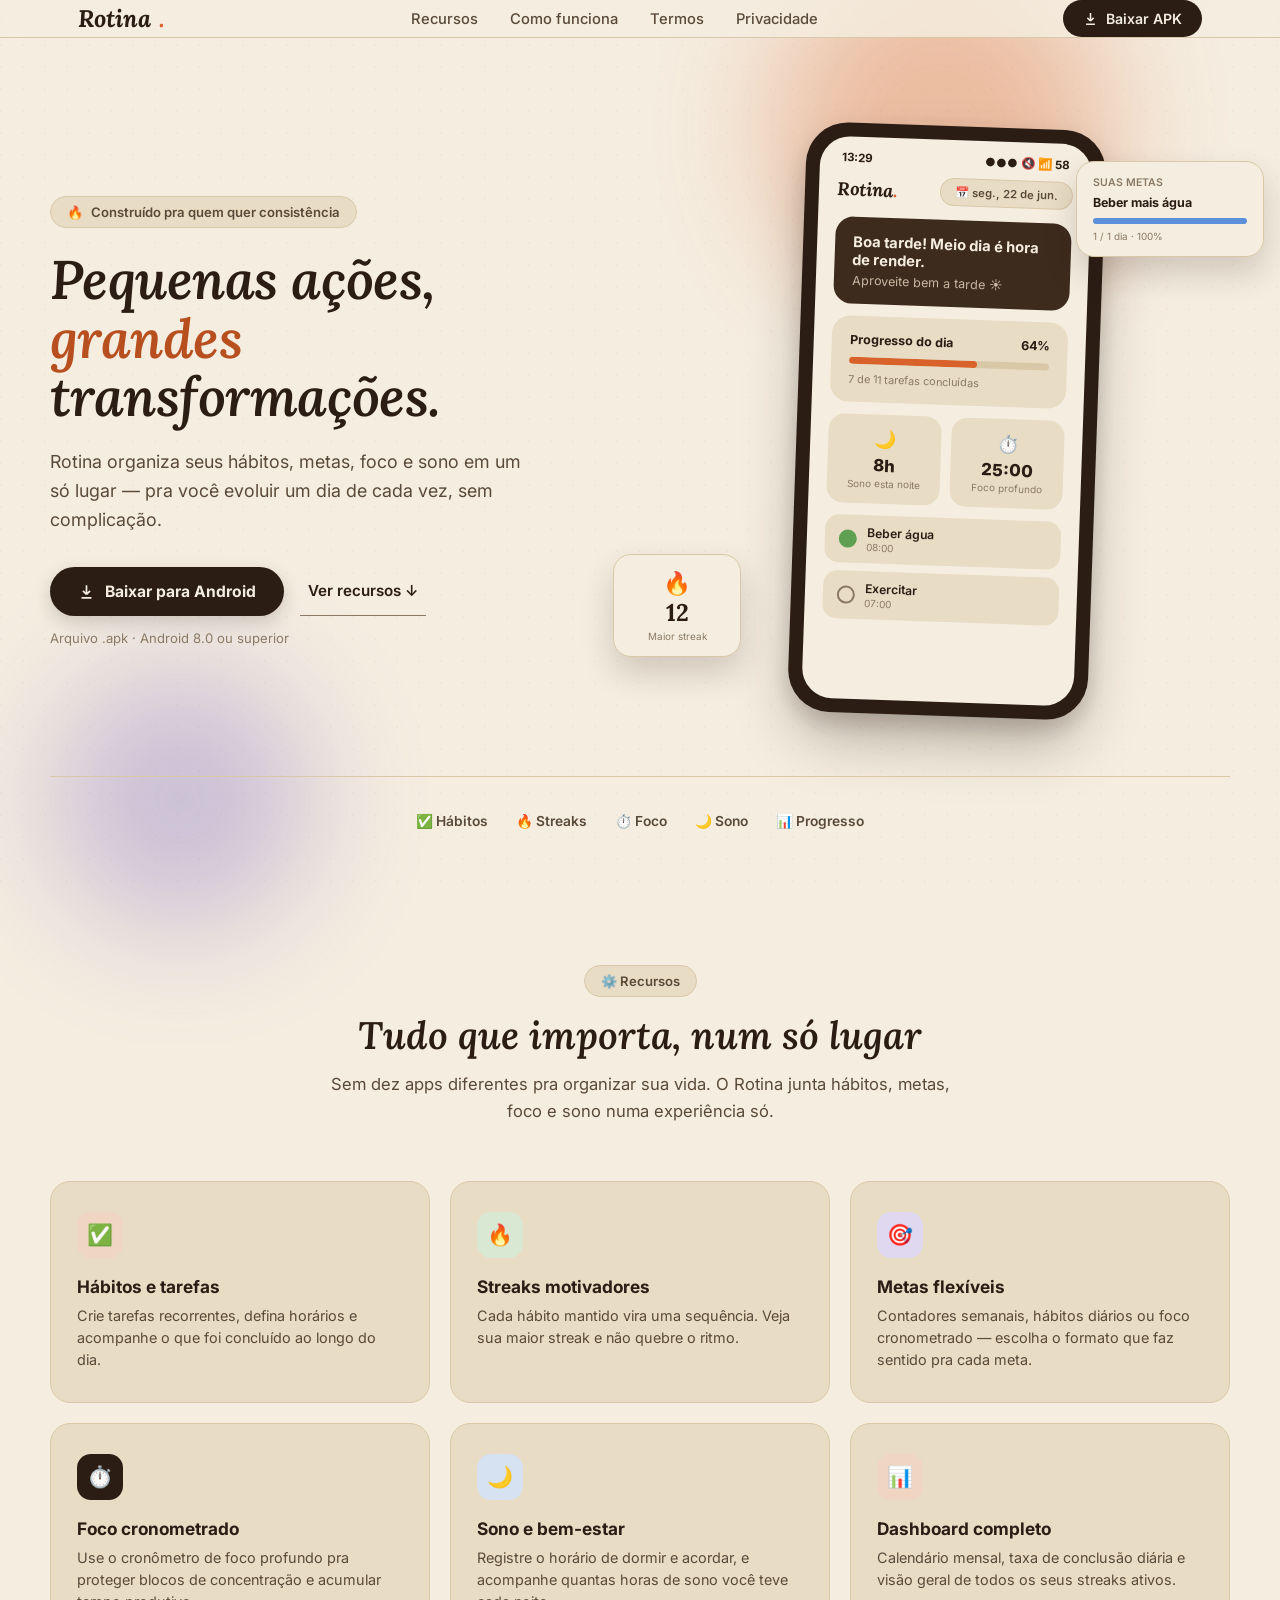
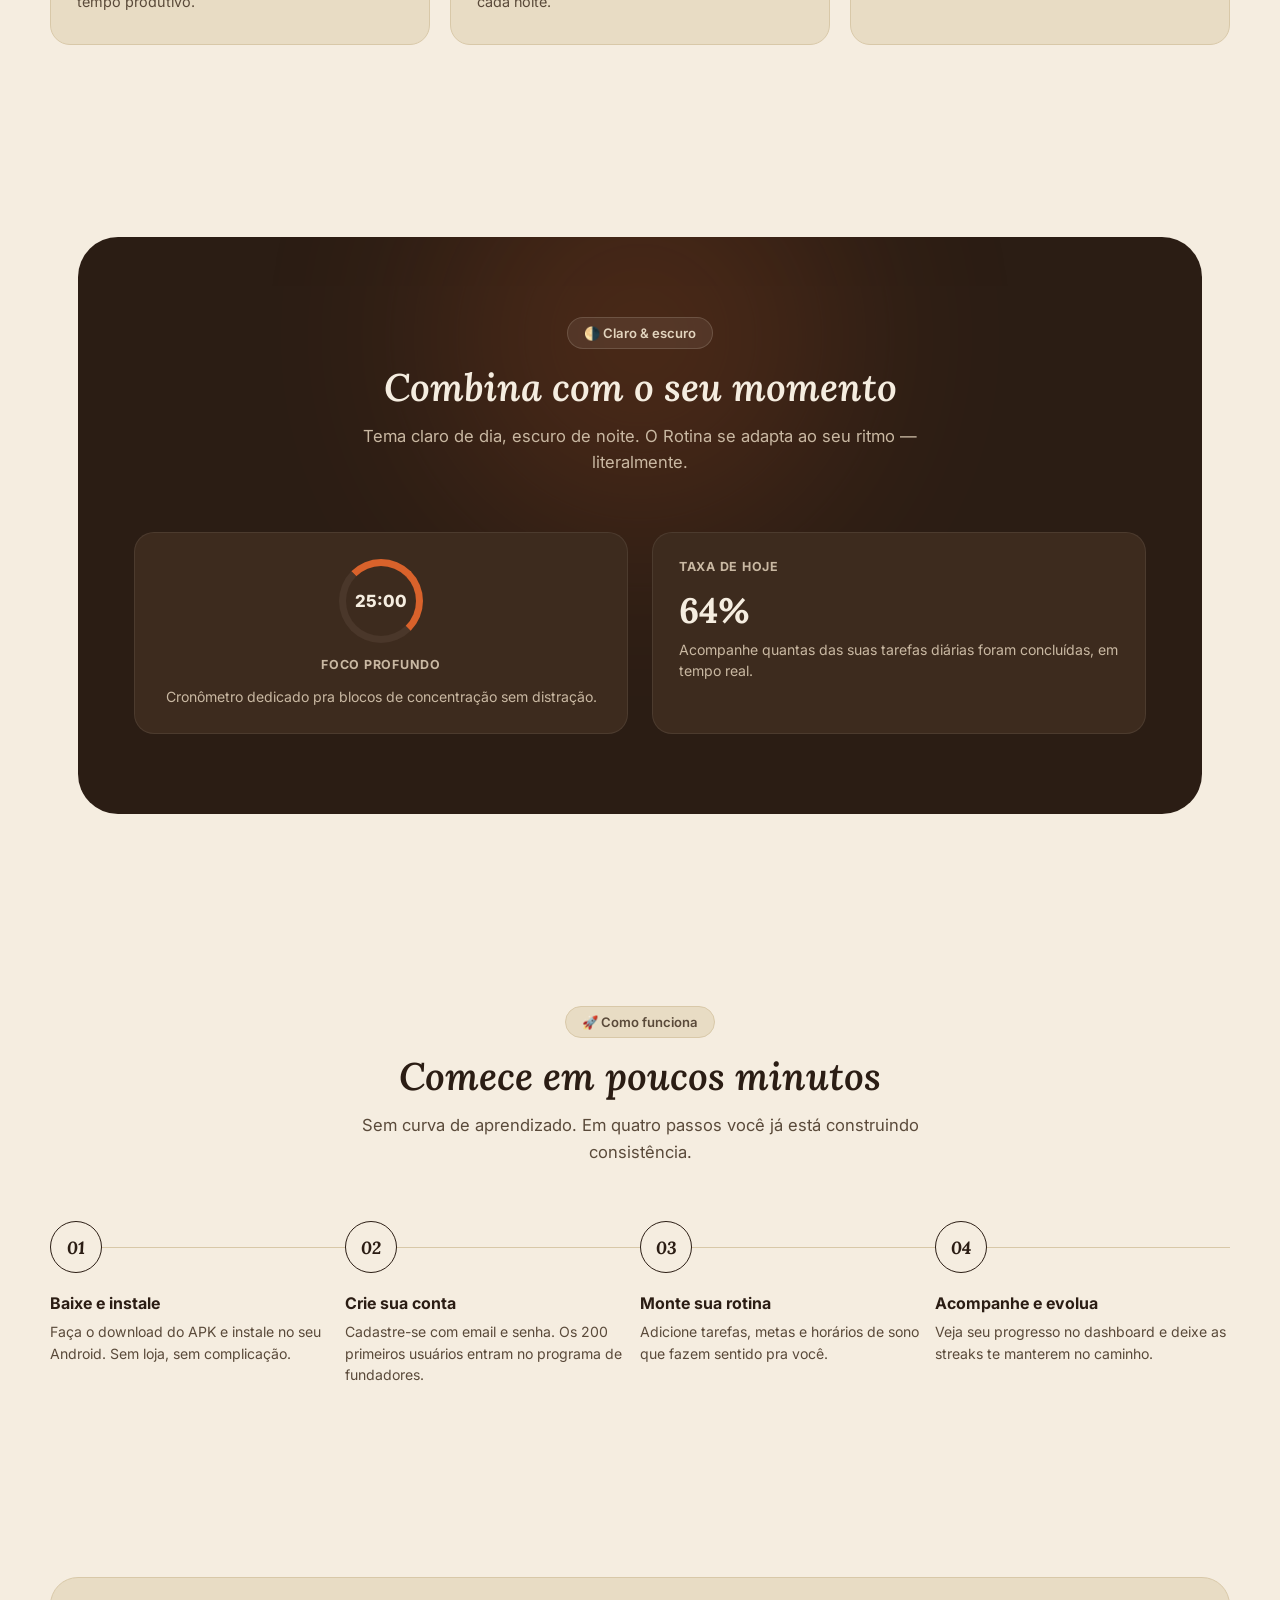
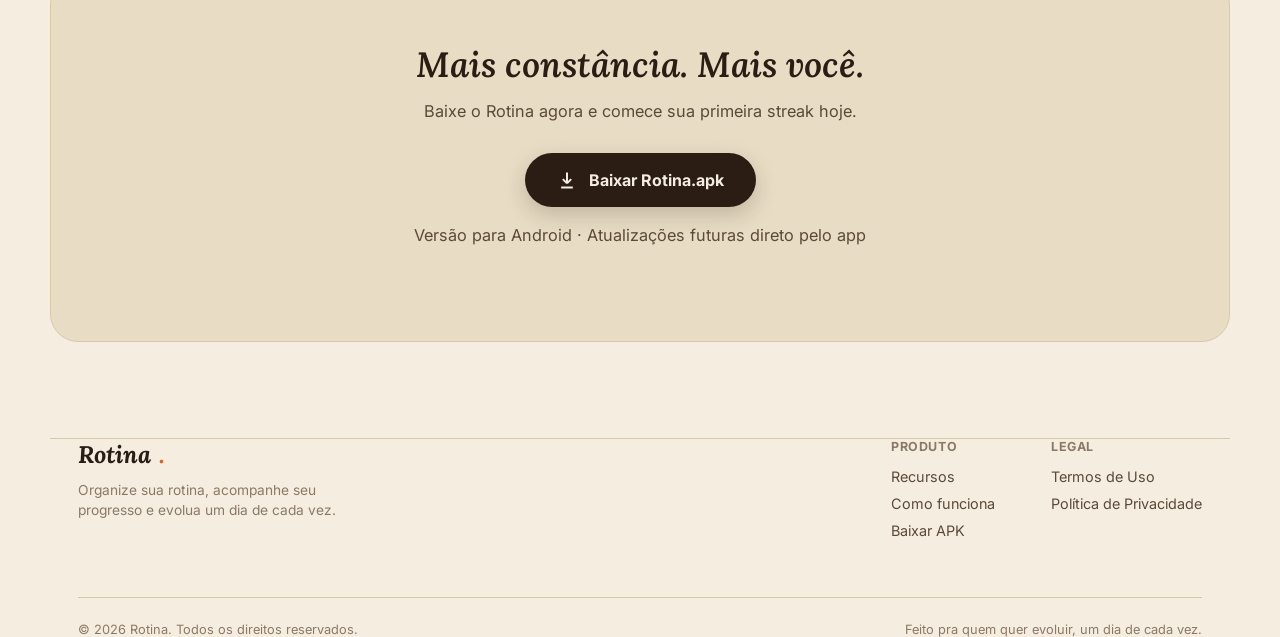
==== index.html @ 9696c0e2 "Add files via upload" ====
<!DOCTYPE html>
<html lang="pt-BR">
<head>
<meta charset="UTF-8">
<meta name="viewport" content="width=device-width, initial-scale=1.0">
<title>Rotina. — Pequenas ações, grandes transformações</title>
<meta name="description" content="Rotina é o app que organiza seus hábitos, metas, foco e sono em um só lugar. Construa consistência, um dia de cada vez.">
<link rel="icon" href="data:image/svg+xml,%3Csvg xmlns='http://www.w3.org/2000/svg' viewBox='0 0 100 100'%3E%3Crect width='100' height='100' rx='22' fill='%23F5EDE0'/%3E%3Ctext x='50' y='68' font-size='55' font-family='Georgia,serif' font-style='italic' font-weight='bold' fill='%232B1D14' text-anchor='middle'%3ER.%3C/text%3E%3C/svg%3E">
<link rel="preconnect" href="https://fonts.googleapis.com">
<link rel="preconnect" href="https://fonts.gstatic.com" crossorigin>
<link href="https://fonts.googleapis.com/css2?family=Lora:ital,wght@0,500;0,600;1,500;1,600;1,700&family=Inter:wght@400;500;600;700;800&display=swap" rel="stylesheet">
<style>
  :root{
    --cream:#F5EDE0;
    --cream-deep:#EFE3CF;
    --card:#E8DCC4;
    --card-line:#D8C8A8;
    --ink:#2B1D14;
    --ink-soft:#5A4A3A;
    --ink-faint:#8A7A65;
    --brown-card:#3D2B1E;
    --terracotta:#D9622B;
    --terracotta-deep:#B84F1F;
    --green:#5FA052;
    --blue:#5B8FD9;
    --purple:#7B6BC4;
    --line:#D8C8A8;
    --radius-lg:28px;
    --radius-md:20px;
    --radius-sm:14px;
    --shadow:0 1px 2px rgba(43,29,20,0.04), 0 8px 24px rgba(43,29,20,0.06);
  }
  *{margin:0;padding:0;box-sizing:border-box;}
  html{scroll-behavior:smooth;}
  body{
    background:var(--cream);
    color:var(--ink);
    font-family:'Inter',sans-serif;
    -webkit-font-smoothing:antialiased;
    overflow-x:hidden;
  }
  .serif{font-family:'Lora',serif;}
  a{text-decoration:none;color:inherit;}
  img{max-width:100%;display:block;}

  /* subtle grain/texture */
  body::before{
    content:"";
    position:fixed; inset:0;
    background-image:radial-gradient(circle at 1px 1px, rgba(43,29,20,0.025) 1px, transparent 0);
    background-size:22px 22px;
    pointer-events:none;
    z-index:0;
  }

  .wrap{max-width:1180px; margin:0 auto; padding:0 28px; position:relative; z-index:1;}

  /* NAV */
  header{
    position:sticky; top:0; z-index:50;
    backdrop-filter:blur(10px);
    background:rgba(245,237,224,0.82);
    border-bottom:1px solid var(--line);
  }
  nav{
    display:flex; align-items:center; justify-content:space-between;
    padding:18px 28px; max-width:1180px; margin:0 auto;
  }
  .logo{
    font-family:'Lora',serif; font-style:italic; font-weight:700;
    font-size:1.5rem; color:var(--ink);
    display:flex; align-items:center; gap:8px;
  }
  .logo .dot{color:var(--terracotta);}
  .navlinks{display:flex; align-items:center; gap:32px;}
  .navlinks a{
    font-size:0.92rem; font-weight:500; color:var(--ink-soft);
    transition:color .2s;
  }
  .navlinks a:hover{color:var(--ink);}
  .nav-cta{
    background:var(--ink); color:var(--cream);
    padding:10px 20px; border-radius:999px;
    font-weight:600; font-size:0.88rem;
    display:flex; align-items:center; gap:8px;
    transition:transform .15s ease, background .2s;
  }
  .nav-cta:hover{background:var(--terracotta-deep); transform:translateY(-1px);}
  .nav-toggle{display:none;}

  /* HERO */
  .hero{
    padding:88px 0 40px;
    position:relative;
  }
  .hero-grid{
    display:grid;
    grid-template-columns:1fr 1fr;
    gap:48px;
    align-items:center;
  }
  .eyebrow{
    display:inline-flex; align-items:center; gap:8px;
    background:var(--card); border:1px solid var(--card-line);
    border-radius:999px; padding:7px 16px;
    font-size:0.82rem; font-weight:600; color:var(--ink-soft);
    margin-bottom:22px;
  }
  .eyebrow .flame{color:var(--terracotta);}
  h1{
    font-family:'Lora',serif; font-style:italic; font-weight:600;
    font-size:3.4rem; line-height:1.08;
    letter-spacing:-0.01em;
    color:var(--ink);
    margin-bottom:22px;
  }
  h1 .accent{color:var(--terracotta-deep); font-style:italic;}
  .hero p.lead{
    font-size:1.12rem; line-height:1.6; color:var(--ink-soft);
    max-width:480px; margin-bottom:32px;
  }
  .hero-ctas{display:flex; align-items:center; gap:16px; flex-wrap:wrap;}
  .btn-primary{
    background:var(--ink); color:var(--cream);
    padding:15px 28px; border-radius:999px;
    font-weight:700; font-size:0.98rem;
    display:inline-flex; align-items:center; gap:10px;
    transition:transform .15s ease, background .2s;
    box-shadow:0 6px 18px rgba(43,29,20,0.18);
  }
  .btn-primary:hover{background:var(--terracotta-deep); transform:translateY(-2px);}
  .btn-secondary{
    color:var(--ink); font-weight:600; font-size:0.95rem;
    padding:15px 8px;
    border-bottom:1.5px solid var(--ink-faint);
    transition:border-color .2s, color .2s;
  }
  .btn-secondary:hover{border-color:var(--ink);}
  .hero-note{
    margin-top:14px; font-size:0.82rem; color:var(--ink-faint);
  }

  /* PHONE MOCK */
  .phone-stage{
    position:relative;
    display:flex; justify-content:center;
    perspective:1200px;
  }
  .phone{
    width:300px;
    background:var(--ink);
    border-radius:42px;
    padding:14px;
    box-shadow:0 30px 60px -10px rgba(43,29,20,0.35), 0 10px 20px rgba(43,29,20,0.15);
    transform:rotate(2deg);
    position:relative;
    z-index:2;
  }
  .phone-screen{
    background:var(--cream);
    border-radius:30px;
    overflow:hidden;
    aspect-ratio:300/620;
  }
  .phone-screen .statusbar{
    display:flex; justify-content:space-between; align-items:center;
    padding:14px 22px 4px; font-size:0.72rem; font-weight:700; color:var(--ink);
  }
  .phone-screen .topbar{
    display:flex; justify-content:space-between; align-items:center;
    padding:6px 18px 14px;
  }
  .phone-screen .topbar .logo-sm{
    font-family:'Lora',serif; font-style:italic; font-weight:700; font-size:1.15rem;
  }
  .pill-date{
    background:var(--card); border:1px solid var(--card-line);
    border-radius:999px; padding:6px 14px; font-size:0.7rem; font-weight:600; color:var(--ink-soft);
    display:flex; align-items:center; gap:6px;
  }
  .greet-card{
    background:var(--brown-card); color:var(--cream);
    margin:0 18px 12px; padding:16px 18px; border-radius:18px;
  }
  .greet-card .t1{font-weight:700; font-size:0.92rem; margin-bottom:4px;}
  .greet-card .t2{font-size:0.78rem; color:#C9B8A2;}
  .prog-card{
    background:var(--card); margin:0 18px 12px; padding:16px 18px; border-radius:18px;
  }
  .prog-card .row{display:flex; justify-content:space-between; font-size:0.78rem; font-weight:700; margin-bottom:10px;}
  .prog-bar{height:7px; background:#D8C8A8; border-radius:999px; overflow:hidden;}
  .prog-fill{height:100%; width:64%; background:var(--terracotta); border-radius:999px;}
  .prog-card .sub{font-size:0.68rem; color:var(--ink-faint); margin-top:8px;}
  .mini-stats{display:grid; grid-template-columns:1fr 1fr; gap:10px; margin:0 18px 12px;}
  .mini-card{
    background:var(--card); border-radius:16px; padding:14px; text-align:center;
  }
  .mini-card .ic{font-size:1.1rem; margin-bottom:6px;}
  .mini-card .num{font-weight:800; font-size:1.05rem;}
  .mini-card .lbl{font-size:0.62rem; color:var(--ink-faint); margin-top:2px;}
  .task-row{
    display:flex; align-items:center; gap:10px;
    margin:0 18px 8px; padding:10px 14px;
    background:var(--card); border-radius:14px;
  }
  .task-row .check{
    width:18px; height:18px; border-radius:50%; border:2px solid var(--ink-faint); flex-shrink:0;
  }
  .task-row.done .check{background:var(--green); border-color:var(--green);}
  .task-row .label{font-size:0.76rem; font-weight:600;}
  .task-row .time{font-size:0.62rem; color:var(--ink-faint); margin-top:1px;}

  .float-card{
    position:absolute;
    background:var(--cream);
    border-radius:18px;
    box-shadow:0 16px 32px rgba(43,29,20,0.18);
    padding:14px 16px;
    z-index:3;
    border:1px solid var(--card-line);
  }
  .float-1{top:6%; right:-6%; width:188px;}
  .float-1 .lbl{font-size:0.66rem; color:var(--ink-faint); margin-bottom:6px; font-weight:600;}
  .float-1 .name{font-size:0.78rem; font-weight:700; margin-bottom:8px;}
  .float-1 .bar{height:6px; background:#D8C8A8; border-radius:999px; overflow:hidden;}
  .float-1 .bar i{display:block; height:100%; width:100%; background:var(--blue);}
  .float-1 .sub{font-size:0.62rem; color:var(--ink-faint); margin-top:6px;}

  .float-2{bottom:10%; left:-9%; width:128px; text-align:center;}
  .float-2 .flame{font-size:1.4rem;}
  .float-2 .num{font-size:1.5rem; font-weight:800; font-family:'Lora',serif;}
  .float-2 .lbl{font-size:0.62rem; color:var(--ink-faint); margin-top:2px;}

  .blob{
    position:absolute; border-radius:50%; filter:blur(60px); opacity:.35; z-index:0;
  }
  .blob-1{width:340px; height:340px; background:var(--terracotta); top:-80px; right:10%;}
  .blob-2{width:260px; height:260px; background:var(--purple); bottom:-60px; left:0;}

  /* LOGO STRIP */
  .features-tags{
    display:flex; justify-content:center; gap:28px; flex-wrap:wrap;
    padding:36px 0 0; border-top:1px solid var(--line); margin-top:60px;
  }
  .ftag{
    display:flex; align-items:center; gap:8px;
    font-size:0.86rem; font-weight:600; color:var(--ink-soft);
  }

  /* SECTION HEADERS */
  .section{padding:96px 0;}
  .section-head{max-width:640px; margin:0 auto 56px; text-align:center;}
  .section-head .eyebrow{margin:0 auto 16px;}
  .section-head h2{
    font-family:'Lora',serif; font-style:italic; font-weight:600;
    font-size:2.4rem; line-height:1.15; color:var(--ink); margin-bottom:14px;
  }
  .section-head p{font-size:1.04rem; color:var(--ink-soft); line-height:1.6;}

  /* FEATURES GRID */
  .feat-grid{
    display:grid; grid-template-columns:repeat(3,1fr); gap:20px;
  }
  .feat-card{
    background:var(--card); border:1px solid var(--card-line);
    border-radius:var(--radius-md); padding:30px 26px;
    transition:transform .2s ease, box-shadow .2s ease;
  }
  .feat-card:hover{transform:translateY(-4px); box-shadow:var(--shadow);}
  .feat-card .icon{
    width:46px; height:46px; border-radius:14px;
    display:flex; align-items:center; justify-content:center;
    font-size:1.3rem; margin-bottom:18px;
  }
  .feat-card h3{font-size:1.08rem; font-weight:700; margin-bottom:8px;}
  .feat-card p{font-size:0.9rem; color:var(--ink-soft); line-height:1.55;}
  .ic-orange{background:#F0D6C2; color:var(--terracotta-deep);}
  .ic-blue{background:#D6E2F2; color:#3A66A8;}
  .ic-purple{background:#DFD8F0; color:#5B4A9E;}
  .ic-green{background:#D9E8D3; color:#3E7A35;}
  .ic-dark{background:var(--ink); color:var(--cream);}

  /* SHOWCASE (dark) */
  .showcase{
    background:var(--ink); color:var(--cream);
    border-radius:40px;
    padding:80px 56px;
    margin:0 28px;
    position:relative;
    overflow:hidden;
  }
  .showcase-inner{max-width:1124px; margin:0 auto; position:relative; z-index:1;}
  .showcase .section-head h2{color:var(--cream);}
  .showcase .section-head p{color:#C9B8A2;}
  .showcase .eyebrow{background:rgba(245,237,224,0.08); border-color:rgba(245,237,224,0.15); color:#E2D4BE;}
  .showcase-grid{display:grid; grid-template-columns:1fr 1fr; gap:24px;}
  .sc-card{
    background:var(--brown-card); border:1px solid rgba(245,237,224,0.08);
    border-radius:20px; padding:26px;
  }
  .sc-card h4{font-size:0.78rem; text-transform:uppercase; letter-spacing:0.06em; color:#C9B8A2; margin-bottom:14px; font-weight:700;}
  .sc-card .big{font-family:'Lora',serif; font-weight:700; font-size:2.2rem; margin-bottom:6px;}
  .sc-card .desc{font-size:0.88rem; color:#C9B8A2; line-height:1.5;}
  .sc-card .ring{
    width:84px; height:84px; border-radius:50%;
    border:7px solid #4A372A; border-top-color:var(--terracotta); border-right-color:var(--terracotta);
    display:flex; align-items:center; justify-content:center;
    font-weight:800; font-size:1.05rem; margin:0 auto 14px;
  }
  .glow{position:absolute; width:400px; height:400px; border-radius:50%; background:var(--terracotta); opacity:.18; filter:blur(100px); top:-100px; left:50%; transform:translateX(-50%);}

  /* HOW IT WORKS / TIMELINE */
  .steps{
    display:grid; grid-template-columns:repeat(4,1fr); gap:0; position:relative;
  }
  .steps::before{
    content:""; position:absolute; top:26px; left:0; right:0; height:1px; background:var(--line);
  }
  .step{position:relative; padding-top:0; text-align:left;}
  .step .num{
    width:52px; height:52px; border-radius:50%;
    background:var(--cream); border:1.5px solid var(--ink);
    display:flex; align-items:center; justify-content:center;
    font-family:'Lora',serif; font-weight:700; font-style:italic; font-size:1.1rem;
    margin-bottom:20px; position:relative; z-index:1;
  }
  .step h4{font-size:1rem; font-weight:700; margin-bottom:8px;}
  .step p{font-size:0.88rem; color:var(--ink-soft); line-height:1.5;}

  /* CTA DOWNLOAD */
  .cta-section{
    background:var(--card); border:1px solid var(--card-line);
    border-radius:var(--radius-lg);
    padding:64px 48px;
    text-align:center;
    position:relative;
    overflow:hidden;
  }
  .cta-section h2{
    font-family:'Lora',serif; font-style:italic; font-weight:600;
    font-size:2.2rem; margin-bottom:14px;
  }
  .cta-section p{font-size:1.02rem; color:var(--ink-soft); margin-bottom:32px;}
  .cta-buttons{display:flex; justify-content:center; gap:16px; flex-wrap:wrap;}
  .btn-apk{
    background:var(--ink); color:var(--cream);
    padding:17px 32px; border-radius:999px;
    font-weight:700; font-size:1rem;
    display:inline-flex; align-items:center; gap:12px;
    box-shadow:0 8px 22px rgba(43,29,20,0.2);
    transition:transform .15s ease, background .2s;
  }
  .btn-apk:hover{background:var(--terracotta-deep); transform:translateY(-2px);}
  .btn-apk svg{width:20px; height:20px;}
  .cta-foot{margin-top:18px; font-size:0.82rem; color:var(--ink-faint);}

  /* FOOTER */
  footer{padding:56px 0 36px; border-top:1px solid var(--line); margin-top:40px;}
  .foot-grid{
    display:flex; justify-content:space-between; align-items:flex-start; flex-wrap:wrap; gap:32px;
  }
  .foot-brand .logo{margin-bottom:10px;}
  .foot-brand p{font-size:0.86rem; color:var(--ink-faint); max-width:280px; line-height:1.5;}
  .foot-links{display:flex; gap:56px; flex-wrap:wrap;}
  .foot-col h5{font-size:0.78rem; text-transform:uppercase; letter-spacing:0.05em; color:var(--ink-faint); margin-bottom:14px; font-weight:700;}
  .foot-col a{display:block; font-size:0.9rem; color:var(--ink-soft); margin-bottom:10px; transition:color .2s;}
  .foot-col a:hover{color:var(--ink);}
  .foot-bottom{
    margin-top:48px; padding-top:24px; border-top:1px solid var(--line);
    display:flex; justify-content:space-between; flex-wrap:wrap; gap:12px;
    font-size:0.8rem; color:var(--ink-faint);
  }

  /* reveal animation */
  .reveal{opacity:0; transform:translateY(18px); transition:opacity .7s ease, transform .7s ease;}
  .reveal.in{opacity:1; transform:translateY(0);}

  @media (prefers-reduced-motion: reduce){
    .reveal{opacity:1; transform:none; transition:none;}
    html{scroll-behavior:auto;}
  }

  /* RESPONSIVE */
  @media (max-width:980px){
    .hero-grid{grid-template-columns:1fr; gap:56px;}
    .hero{padding-top:48px;}
    .phone-stage{order:-1;}
    h1{font-size:2.5rem;}
    .feat-grid{grid-template-columns:1fr 1fr;}
    .showcase-grid{grid-template-columns:1fr;}
    .steps{grid-template-columns:1fr 1fr; gap:32px 20px;}
    .steps::before{display:none;}
    .showcase{padding:56px 28px; margin:0 16px;}
  }
  @media (max-width:680px){
    .navlinks{display:none;}
    .wrap{padding:0 20px;}
    h1{font-size:2.1rem;}
    .feat-grid{grid-template-columns:1fr;}
    .steps{grid-template-columns:1fr;}
    .foot-grid{flex-direction:column;}
    .foot-links{gap:32px;}
    .section{padding:64px 0;}
    .float-1{display:none;}
    .float-2{left:-4%; bottom:4%;}
    .phone{width:240px;}
    .cta-section{padding:48px 24px;}
    .section-head h2{font-size:1.9rem;}
  }
</style>
</head>
<body>

<header>
  <nav class="wrap">
    <a href="#" class="logo">Rotina<span class="dot">.</span></a>
    <div class="navlinks">
      <a href="#recursos">Recursos</a>
      <a href="#como-funciona">Como funciona</a>
      <a href="termos.html">Termos</a>
      <a href="privacidade.html">Privacidade</a>
    </div>
    <a href="releases/rotina.apk" class="nav-cta">
      <svg width="15" height="15" viewBox="0 0 24 24" fill="none" stroke="currentColor" stroke-width="2.4"><path d="M12 3v13m0 0l-5-5m5 5l5-5M5 21h14"/></svg>
      Baixar APK
    </a>
  </nav>
</header>

<main>
  <!-- HERO -->
  <section class="hero wrap">
    <div class="blob blob-1"></div>
    <div class="blob blob-2"></div>
    <div class="hero-grid">
      <div class="reveal in">
        <div class="eyebrow"><span class="flame">🔥</span> Construído pra quem quer consistência</div>
        <h1>Pequenas ações,<br><span class="accent">grandes</span> transformações.</h1>
        <p class="lead">Rotina organiza seus hábitos, metas, foco e sono em um só lugar — pra você evoluir um dia de cada vez, sem complicação.</p>
        <div class="hero-ctas">
          <a href="releases/rotina.apk" class="btn-primary">
            <svg width="17" height="17" viewBox="0 0 24 24" fill="none" stroke="currentColor" stroke-width="2.4"><path d="M12 3v13m0 0l-5-5m5 5l5-5M5 21h14"/></svg>
            Baixar para Android
          </a>
          <a href="#recursos" class="btn-secondary">Ver recursos ↓</a>
        </div>
        <p class="hero-note">Arquivo .apk · Android 8.0 ou superior</p>
      </div>

      <div class="phone-stage reveal in">
        <div class="float-card float-1">
          <div class="lbl">SUAS METAS</div>
          <div class="name">Beber mais água</div>
          <div class="bar"><i></i></div>
          <div class="sub">1 / 1 dia · 100%</div>
        </div>

        <div class="phone">
          <div class="phone-screen">
            <div class="statusbar"><span>13:29</span><span>●●● 🔇 📶 58</span></div>
            <div class="topbar">
              <span class="logo-sm">Rotina<span style="color:var(--terracotta)">.</span></span>
              <span class="pill-date">📅 seg., 22 de jun.</span>
            </div>
            <div class="greet-card">
              <div class="t1">Boa tarde! Meio dia é hora de render.</div>
              <div class="t2">Aproveite bem a tarde ☀️</div>
            </div>
            <div class="prog-card">
              <div class="row"><span>Progresso do dia</span><span>64%</span></div>
              <div class="prog-bar"><div class="prog-fill"></div></div>
              <div class="sub">7 de 11 tarefas concluídas</div>
            </div>
            <div class="mini-stats">
              <div class="mini-card"><div class="ic">🌙</div><div class="num">8h</div><div class="lbl">Sono esta noite</div></div>
              <div class="mini-card"><div class="ic">⏱️</div><div class="num">25:00</div><div class="lbl">Foco profundo</div></div>
            </div>
            <div class="task-row done"><div class="check"></div><div><div class="label">Beber água</div><div class="time">08:00</div></div></div>
            <div class="task-row"><div class="check"></div><div><div class="label">Exercitar</div><div class="time">07:00</div></div></div>
          </div>
        </div>

        <div class="float-card float-2">
          <div class="flame">🔥</div>
          <div class="num">12</div>
          <div class="lbl">Maior streak</div>
        </div>
      </div>
    </div>

    <div class="features-tags reveal in">
      <span class="ftag">✅ Hábitos</span>
      <span class="ftag">🔥 Streaks</span>
      <span class="ftag">⏱️ Foco</span>
      <span class="ftag">🌙 Sono</span>
      <span class="ftag">📊 Progresso</span>
    </div>
  </section>

  <!-- FEATURES -->
  <section id="recursos" class="section wrap">
    <div class="section-head reveal">
      <div class="eyebrow">⚙️ Recursos</div>
      <h2>Tudo que importa, num só lugar</h2>
      <p>Sem dez apps diferentes pra organizar sua vida. O Rotina junta hábitos, metas, foco e sono numa experiência só.</p>
    </div>
    <div class="feat-grid">
      <div class="feat-card reveal">
        <div class="icon ic-orange">✅</div>
        <h3>Hábitos e tarefas</h3>
        <p>Crie tarefas recorrentes, defina horários e acompanhe o que foi concluído ao longo do dia.</p>
      </div>
      <div class="feat-card reveal">
        <div class="icon ic-green">🔥</div>
        <h3>Streaks motivadores</h3>
        <p>Cada hábito mantido vira uma sequência. Veja sua maior streak e não quebre o ritmo.</p>
      </div>
      <div class="feat-card reveal">
        <div class="icon ic-purple">🎯</div>
        <h3>Metas flexíveis</h3>
        <p>Contadores semanais, hábitos diários ou foco cronometrado — escolha o formato que faz sentido pra cada meta.</p>
      </div>
      <div class="feat-card reveal">
        <div class="icon ic-dark">⏱️</div>
        <h3>Foco cronometrado</h3>
        <p>Use o cronômetro de foco profundo pra proteger blocos de concentração e acumular tempo produtivo.</p>
      </div>
      <div class="feat-card reveal">
        <div class="icon ic-blue">🌙</div>
        <h3>Sono e bem-estar</h3>
        <p>Registre o horário de dormir e acordar, e acompanhe quantas horas de sono você teve cada noite.</p>
      </div>
      <div class="feat-card reveal">
        <div class="icon ic-orange">📊</div>
        <h3>Dashboard completo</h3>
        <p>Calendário mensal, taxa de conclusão diária e visão geral de todos os seus streaks ativos.</p>
      </div>
    </div>
  </section>

  <!-- SHOWCASE DARK -->
  <section class="section wrap">
    <div class="showcase reveal">
      <div class="glow"></div>
      <div class="showcase-inner">
        <div class="section-head">
          <div class="eyebrow">🌗 Claro & escuro</div>
          <h2>Combina com o seu momento</h2>
          <p>Tema claro de dia, escuro de noite. O Rotina se adapta ao seu ritmo — literalmente.</p>
        </div>
        <div class="showcase-grid">
          <div class="sc-card">
            <div class="ring">25:00</div>
            <h4 style="text-align:center">Foco profundo</h4>
            <p class="desc" style="text-align:center">Cronômetro dedicado pra blocos de concentração sem distração.</p>
          </div>
          <div class="sc-card">
            <h4>Taxa de hoje</h4>
            <div class="big">64%</div>
            <p class="desc">Acompanhe quantas das suas tarefas diárias foram concluídas, em tempo real.</p>
          </div>
        </div>
      </div>
    </div>
  </section>

  <!-- HOW IT WORKS -->
  <section id="como-funciona" class="section wrap">
    <div class="section-head reveal">
      <div class="eyebrow">🚀 Como funciona</div>
      <h2>Comece em poucos minutos</h2>
      <p>Sem curva de aprendizado. Em quatro passos você já está construindo consistência.</p>
    </div>
    <div class="steps">
      <div class="step reveal">
        <div class="num">01</div>
        <h4>Baixe e instale</h4>
        <p>Faça o download do APK e instale no seu Android. Sem loja, sem complicação.</p>
      </div>
      <div class="step reveal">
        <div class="num">02</div>
        <h4>Crie sua conta</h4>
        <p>Cadastre-se com email e senha. Os 200 primeiros usuários entram no programa de fundadores.</p>
      </div>
      <div class="step reveal">
        <div class="num">03</div>
        <h4>Monte sua rotina</h4>
        <p>Adicione tarefas, metas e horários de sono que fazem sentido pra você.</p>
      </div>
      <div class="step reveal">
        <div class="num">04</div>
        <h4>Acompanhe e evolua</h4>
        <p>Veja seu progresso no dashboard e deixe as streaks te manterem no caminho.</p>
      </div>
    </div>
  </section>

  <!-- CTA -->
  <section class="section wrap">
    <div class="cta-section reveal">
      <h2>Mais constância. Mais você.</h2>
      <p>Baixe o Rotina agora e comece sua primeira streak hoje.</p>
      <div class="cta-buttons">
        <a href="releases/rotina.apk" class="btn-apk">
          <svg viewBox="0 0 24 24" fill="none" stroke="currentColor" stroke-width="2.4"><path d="M12 3v13m0 0l-5-5m5 5l5-5M5 21h14"/></svg>
          Baixar Rotina.apk
        </a>
      </div>
      <p class="cta-foot">Versão para Android · Atualizações futuras direto pelo app</p>
    </div>
  </section>
</main>

<footer class="wrap">
  <div class="foot-grid">
    <div class="foot-brand">
      <div class="logo">Rotina<span class="dot">.</span></div>
      <p>Organize sua rotina, acompanhe seu progresso e evolua um dia de cada vez.</p>
    </div>
    <div class="foot-links">
      <div class="foot-col">
        <h5>Produto</h5>
        <a href="#recursos">Recursos</a>
        <a href="#como-funciona">Como funciona</a>
        <a href="releases/rotina.apk">Baixar APK</a>
      </div>
      <div class="foot-col">
        <h5>Legal</h5>
        <a href="termos.html">Termos de Uso</a>
        <a href="privacidade.html">Política de Privacidade</a>
      </div>
    </div>
  </div>
  <div class="foot-bottom">
    <span>© 2026 Rotina. Todos os direitos reservados.</span>
    <span>Feito pra quem quer evoluir, um dia de cada vez.</span>
  </div>
</footer>

<script>
  const els = document.querySelectorAll('.reveal');
  const io = new IntersectionObserver((entries)=>{
    entries.forEach(e=>{ if(e.isIntersecting){ e.target.classList.add('in'); io.unobserve(e.target); } });
  }, {threshold:0.12});
  els.forEach(el=>io.observe(el));
</script>

</body>
</html>
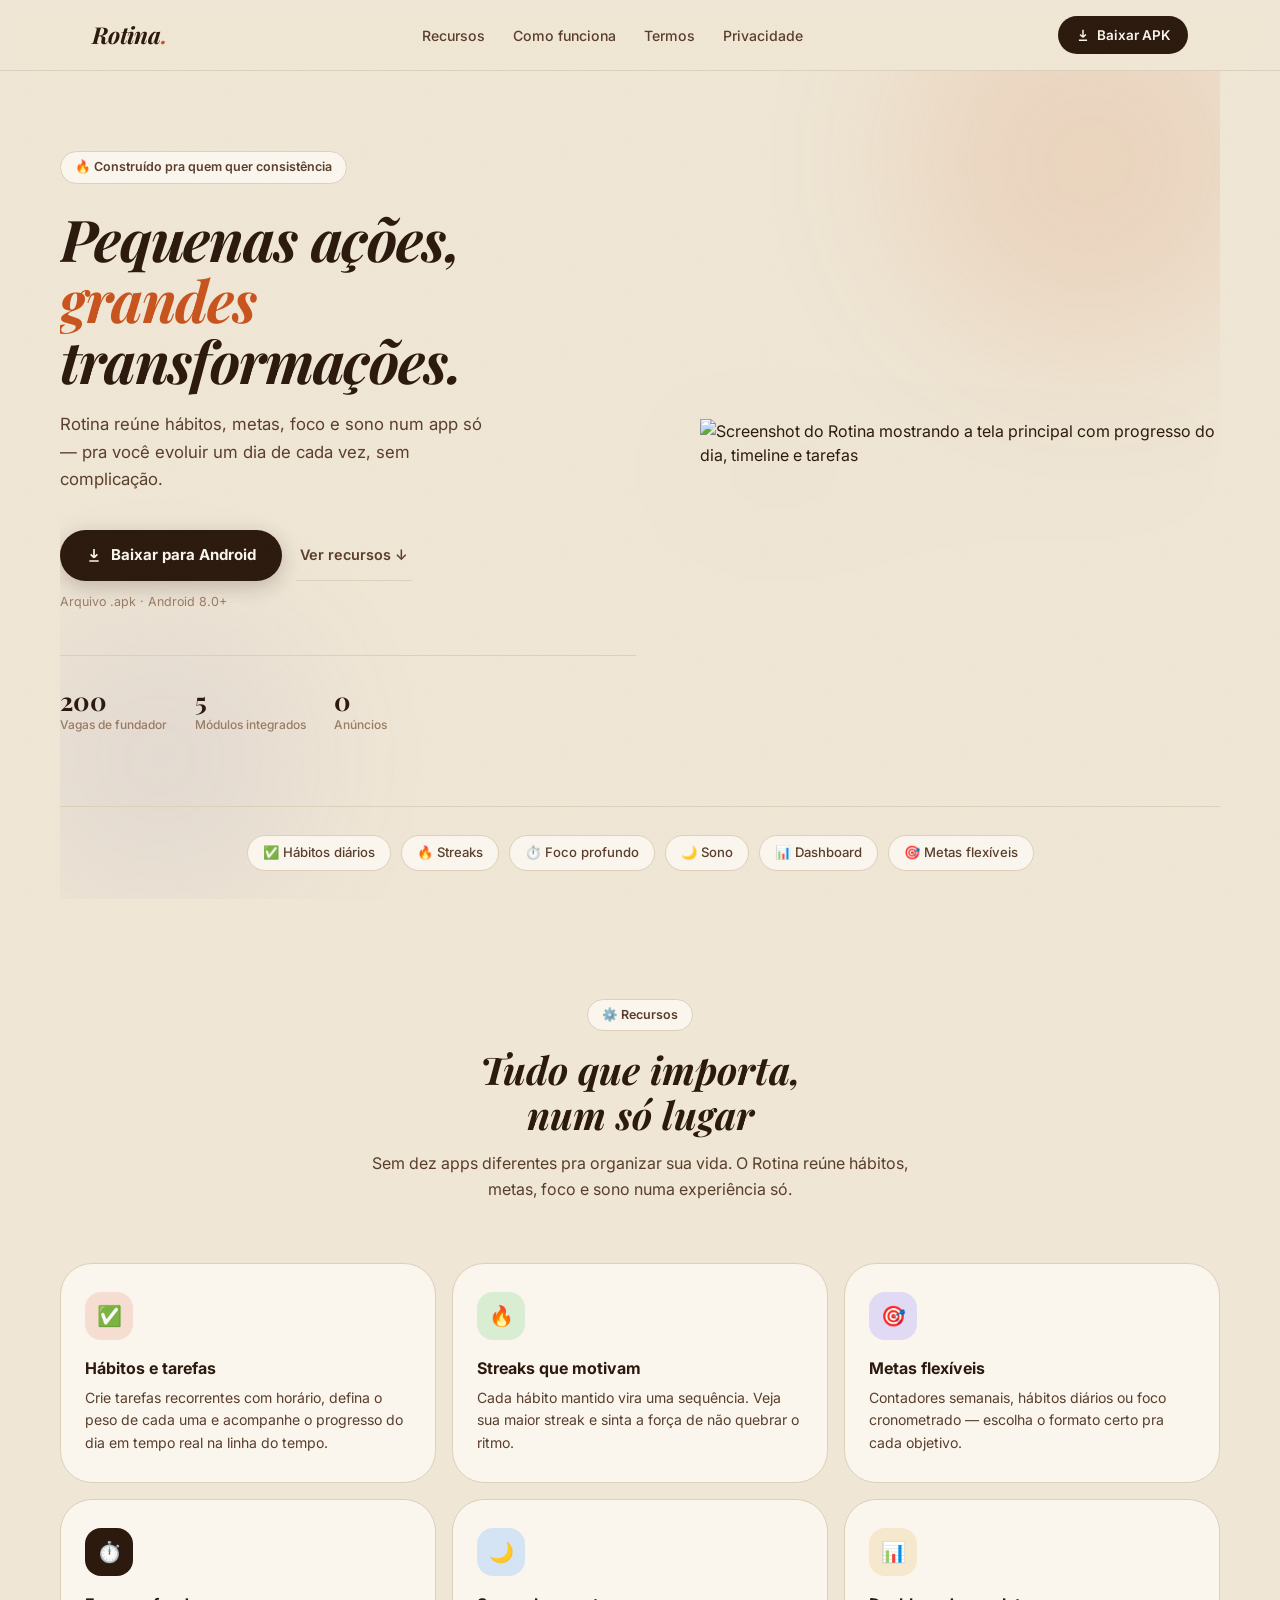
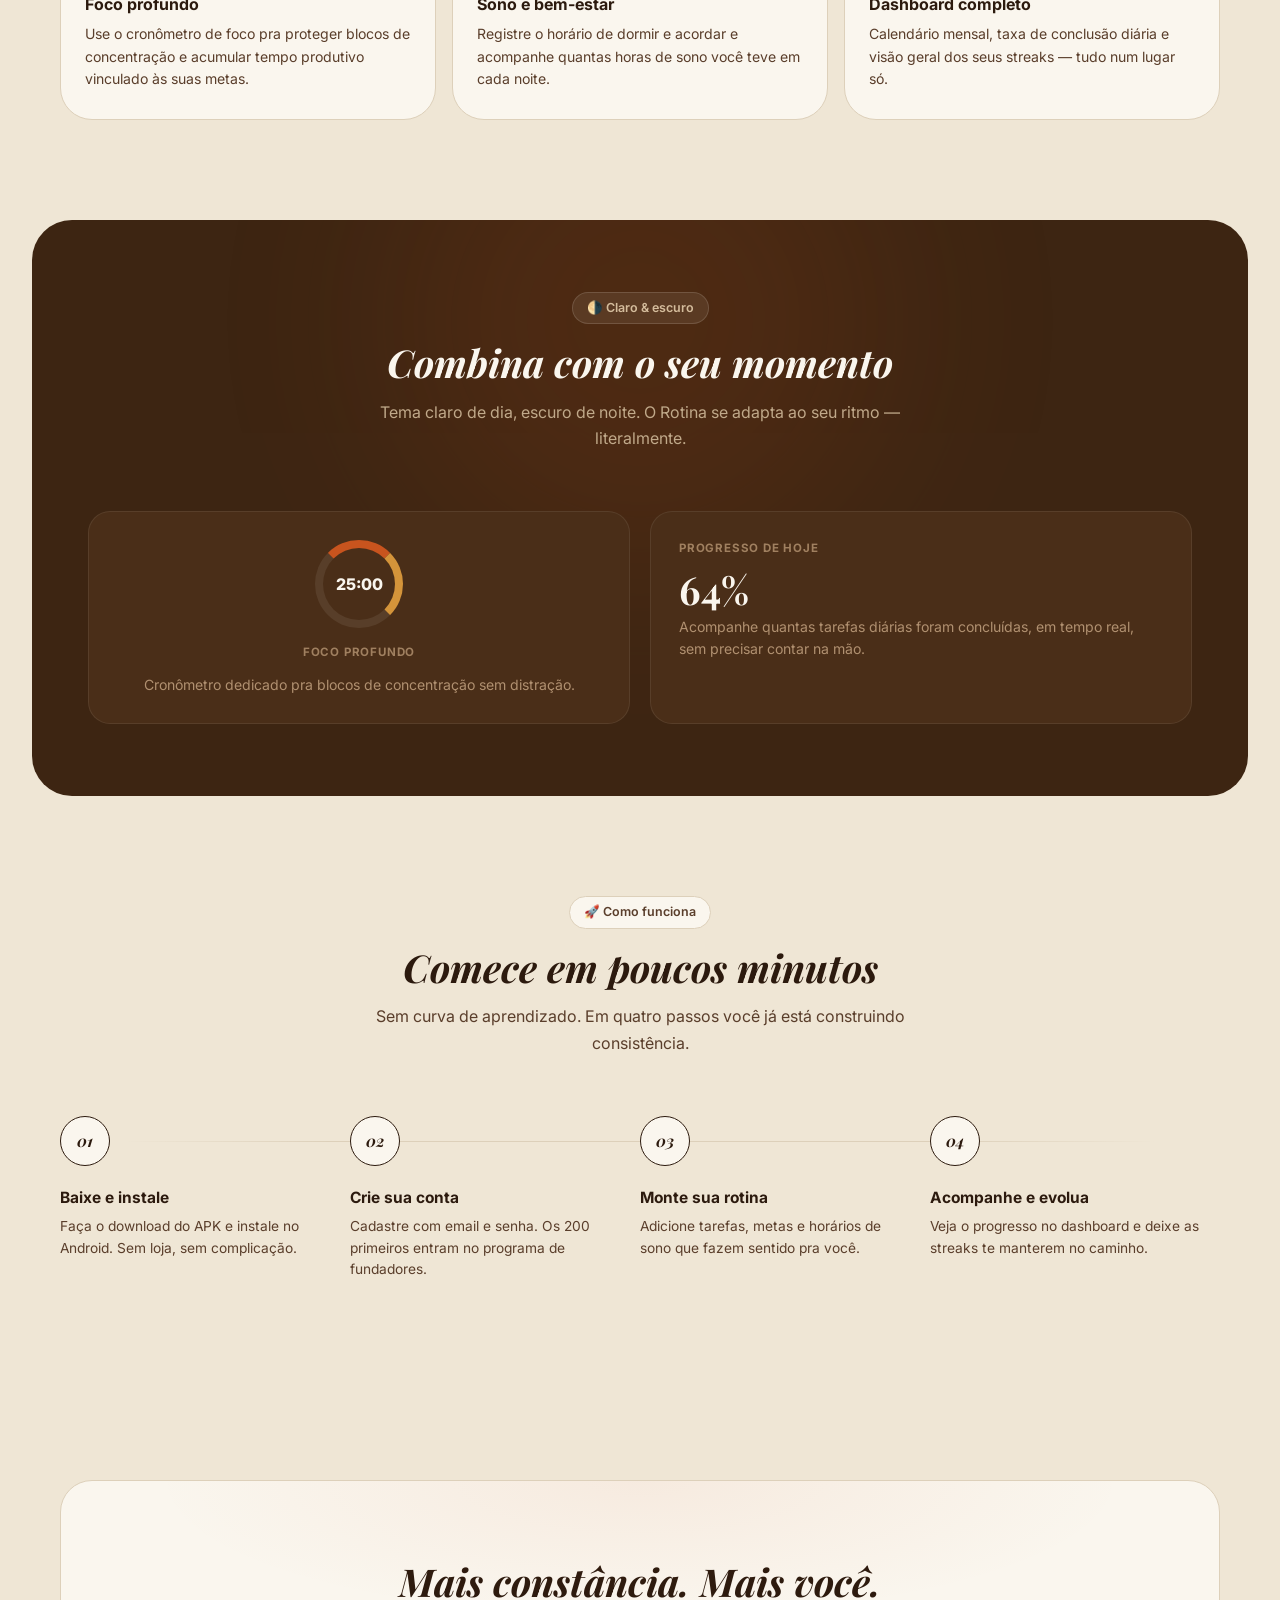
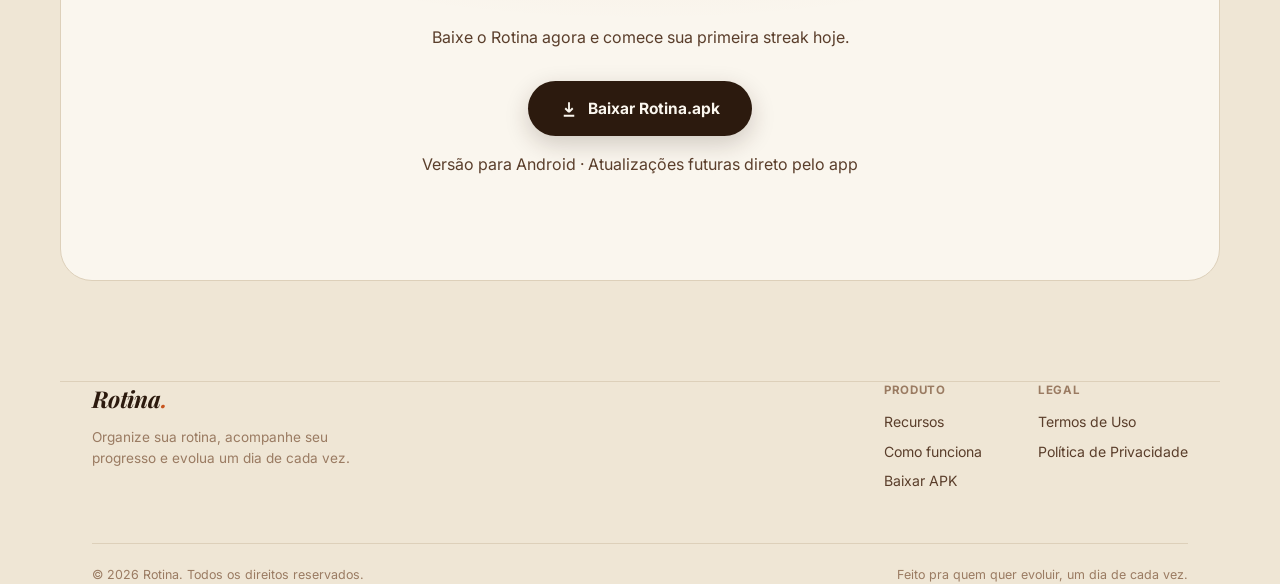
==== commit b0960a23: "update" ====
--- a/index.html
+++ b/index.html
@@ -5,414 +5,472 @@
 <meta name="viewport" content="width=device-width, initial-scale=1.0">
 <title>Rotina. — Pequenas ações, grandes transformações</title>
 <meta name="description" content="Rotina é o app que organiza seus hábitos, metas, foco e sono em um só lugar. Construa consistência, um dia de cada vez.">
-<link rel="icon" href="data:image/svg+xml,%3Csvg xmlns='http://www.w3.org/2000/svg' viewBox='0 0 100 100'%3E%3Crect width='100' height='100' rx='22' fill='%23F5EDE0'/%3E%3Ctext x='50' y='68' font-size='55' font-family='Georgia,serif' font-style='italic' font-weight='bold' fill='%232B1D14' text-anchor='middle'%3ER.%3C/text%3E%3C/svg%3E">
+<link rel="icon" href="./icon-192.png">
 <link rel="preconnect" href="https://fonts.googleapis.com">
 <link rel="preconnect" href="https://fonts.gstatic.com" crossorigin>
-<link href="https://fonts.googleapis.com/css2?family=Lora:ital,wght@0,500;0,600;1,500;1,600;1,700&family=Inter:wght@400;500;600;700;800&display=swap" rel="stylesheet">
+<link href="https://fonts.googleapis.com/css2?family=Playfair+Display:ital,wght@0,500;0,600;0,700;1,500;1,600;1,700&family=Inter:wght@300;400;500;600;700&display=swap" rel="stylesheet">
 <style>
-  :root{
-    --cream:#F5EDE0;
-    --cream-deep:#EFE3CF;
-    --card:#E8DCC4;
-    --card-line:#D8C8A8;
-    --ink:#2B1D14;
-    --ink-soft:#5A4A3A;
-    --ink-faint:#8A7A65;
-    --brown-card:#3D2B1E;
-    --terracotta:#D9622B;
-    --terracotta-deep:#B84F1F;
-    --green:#5FA052;
-    --blue:#5B8FD9;
-    --purple:#7B6BC4;
-    --line:#D8C8A8;
-    --radius-lg:28px;
-    --radius-md:20px;
-    --radius-sm:14px;
-    --shadow:0 1px 2px rgba(43,29,20,0.04), 0 8px 24px rgba(43,29,20,0.06);
-  }
-  *{margin:0;padding:0;box-sizing:border-box;}
-  html{scroll-behavior:smooth;}
-  body{
-    background:var(--cream);
-    color:var(--ink);
-    font-family:'Inter',sans-serif;
-    -webkit-font-smoothing:antialiased;
-    overflow-x:hidden;
-  }
-  .serif{font-family:'Lora',serif;}
-  a{text-decoration:none;color:inherit;}
-  img{max-width:100%;display:block;}
-
-  /* subtle grain/texture */
-  body::before{
-    content:"";
-    position:fixed; inset:0;
-    background-image:radial-gradient(circle at 1px 1px, rgba(43,29,20,0.025) 1px, transparent 0);
-    background-size:22px 22px;
-    pointer-events:none;
-    z-index:0;
-  }
-
-  .wrap{max-width:1180px; margin:0 auto; padding:0 28px; position:relative; z-index:1;}
-
-  /* NAV */
-  header{
-    position:sticky; top:0; z-index:50;
-    backdrop-filter:blur(10px);
-    background:rgba(245,237,224,0.82);
-    border-bottom:1px solid var(--line);
-  }
-  nav{
-    display:flex; align-items:center; justify-content:space-between;
-    padding:18px 28px; max-width:1180px; margin:0 auto;
-  }
-  .logo{
-    font-family:'Lora',serif; font-style:italic; font-weight:700;
-    font-size:1.5rem; color:var(--ink);
-    display:flex; align-items:center; gap:8px;
-  }
-  .logo .dot{color:var(--terracotta);}
-  .navlinks{display:flex; align-items:center; gap:32px;}
-  .navlinks a{
-    font-size:0.92rem; font-weight:500; color:var(--ink-soft);
-    transition:color .2s;
-  }
-  .navlinks a:hover{color:var(--ink);}
-  .nav-cta{
-    background:var(--ink); color:var(--cream);
-    padding:10px 20px; border-radius:999px;
-    font-weight:600; font-size:0.88rem;
-    display:flex; align-items:center; gap:8px;
-    transition:transform .15s ease, background .2s;
-  }
-  .nav-cta:hover{background:var(--terracotta-deep); transform:translateY(-1px);}
-  .nav-toggle{display:none;}
-
-  /* HERO */
-  .hero{
-    padding:88px 0 40px;
-    position:relative;
-  }
-  .hero-grid{
-    display:grid;
-    grid-template-columns:1fr 1fr;
-    gap:48px;
-    align-items:center;
-  }
-  .eyebrow{
-    display:inline-flex; align-items:center; gap:8px;
-    background:var(--card); border:1px solid var(--card-line);
-    border-radius:999px; padding:7px 16px;
-    font-size:0.82rem; font-weight:600; color:var(--ink-soft);
-    margin-bottom:22px;
-  }
-  .eyebrow .flame{color:var(--terracotta);}
-  h1{
-    font-family:'Lora',serif; font-style:italic; font-weight:600;
-    font-size:3.4rem; line-height:1.08;
-    letter-spacing:-0.01em;
-    color:var(--ink);
-    margin-bottom:22px;
-  }
-  h1 .accent{color:var(--terracotta-deep); font-style:italic;}
-  .hero p.lead{
-    font-size:1.12rem; line-height:1.6; color:var(--ink-soft);
-    max-width:480px; margin-bottom:32px;
-  }
-  .hero-ctas{display:flex; align-items:center; gap:16px; flex-wrap:wrap;}
-  .btn-primary{
-    background:var(--ink); color:var(--cream);
-    padding:15px 28px; border-radius:999px;
-    font-weight:700; font-size:0.98rem;
-    display:inline-flex; align-items:center; gap:10px;
-    transition:transform .15s ease, background .2s;
-    box-shadow:0 6px 18px rgba(43,29,20,0.18);
-  }
-  .btn-primary:hover{background:var(--terracotta-deep); transform:translateY(-2px);}
-  .btn-secondary{
-    color:var(--ink); font-weight:600; font-size:0.95rem;
-    padding:15px 8px;
-    border-bottom:1.5px solid var(--ink-faint);
-    transition:border-color .2s, color .2s;
-  }
-  .btn-secondary:hover{border-color:var(--ink);}
-  .hero-note{
-    margin-top:14px; font-size:0.82rem; color:var(--ink-faint);
-  }
-
-  /* PHONE MOCK */
-  .phone-stage{
-    position:relative;
-    display:flex; justify-content:center;
-    perspective:1200px;
-  }
-  .phone{
-    width:300px;
-    background:var(--ink);
-    border-radius:42px;
-    padding:14px;
-    box-shadow:0 30px 60px -10px rgba(43,29,20,0.35), 0 10px 20px rgba(43,29,20,0.15);
-    transform:rotate(2deg);
-    position:relative;
-    z-index:2;
-  }
-  .phone-screen{
-    background:var(--cream);
-    border-radius:30px;
-    overflow:hidden;
-    aspect-ratio:300/620;
-  }
-  .phone-screen .statusbar{
-    display:flex; justify-content:space-between; align-items:center;
-    padding:14px 22px 4px; font-size:0.72rem; font-weight:700; color:var(--ink);
-  }
-  .phone-screen .topbar{
-    display:flex; justify-content:space-between; align-items:center;
-    padding:6px 18px 14px;
-  }
-  .phone-screen .topbar .logo-sm{
-    font-family:'Lora',serif; font-style:italic; font-weight:700; font-size:1.15rem;
-  }
-  .pill-date{
-    background:var(--card); border:1px solid var(--card-line);
-    border-radius:999px; padding:6px 14px; font-size:0.7rem; font-weight:600; color:var(--ink-soft);
-    display:flex; align-items:center; gap:6px;
-  }
-  .greet-card{
-    background:var(--brown-card); color:var(--cream);
-    margin:0 18px 12px; padding:16px 18px; border-radius:18px;
-  }
-  .greet-card .t1{font-weight:700; font-size:0.92rem; margin-bottom:4px;}
-  .greet-card .t2{font-size:0.78rem; color:#C9B8A2;}
-  .prog-card{
-    background:var(--card); margin:0 18px 12px; padding:16px 18px; border-radius:18px;
-  }
-  .prog-card .row{display:flex; justify-content:space-between; font-size:0.78rem; font-weight:700; margin-bottom:10px;}
-  .prog-bar{height:7px; background:#D8C8A8; border-radius:999px; overflow:hidden;}
-  .prog-fill{height:100%; width:64%; background:var(--terracotta); border-radius:999px;}
-  .prog-card .sub{font-size:0.68rem; color:var(--ink-faint); margin-top:8px;}
-  .mini-stats{display:grid; grid-template-columns:1fr 1fr; gap:10px; margin:0 18px 12px;}
-  .mini-card{
-    background:var(--card); border-radius:16px; padding:14px; text-align:center;
-  }
-  .mini-card .ic{font-size:1.1rem; margin-bottom:6px;}
-  .mini-card .num{font-weight:800; font-size:1.05rem;}
-  .mini-card .lbl{font-size:0.62rem; color:var(--ink-faint); margin-top:2px;}
-  .task-row{
-    display:flex; align-items:center; gap:10px;
-    margin:0 18px 8px; padding:10px 14px;
-    background:var(--card); border-radius:14px;
-  }
-  .task-row .check{
-    width:18px; height:18px; border-radius:50%; border:2px solid var(--ink-faint); flex-shrink:0;
-  }
-  .task-row.done .check{background:var(--green); border-color:var(--green);}
-  .task-row .label{font-size:0.76rem; font-weight:600;}
-  .task-row .time{font-size:0.62rem; color:var(--ink-faint); margin-top:1px;}
-
-  .float-card{
-    position:absolute;
-    background:var(--cream);
-    border-radius:18px;
-    box-shadow:0 16px 32px rgba(43,29,20,0.18);
-    padding:14px 16px;
-    z-index:3;
-    border:1px solid var(--card-line);
-  }
-  .float-1{top:6%; right:-6%; width:188px;}
-  .float-1 .lbl{font-size:0.66rem; color:var(--ink-faint); margin-bottom:6px; font-weight:600;}
-  .float-1 .name{font-size:0.78rem; font-weight:700; margin-bottom:8px;}
-  .float-1 .bar{height:6px; background:#D8C8A8; border-radius:999px; overflow:hidden;}
-  .float-1 .bar i{display:block; height:100%; width:100%; background:var(--blue);}
-  .float-1 .sub{font-size:0.62rem; color:var(--ink-faint); margin-top:6px;}
-
-  .float-2{bottom:10%; left:-9%; width:128px; text-align:center;}
-  .float-2 .flame{font-size:1.4rem;}
-  .float-2 .num{font-size:1.5rem; font-weight:800; font-family:'Lora',serif;}
-  .float-2 .lbl{font-size:0.62rem; color:var(--ink-faint); margin-top:2px;}
-
-  .blob{
-    position:absolute; border-radius:50%; filter:blur(60px); opacity:.35; z-index:0;
-  }
-  .blob-1{width:340px; height:340px; background:var(--terracotta); top:-80px; right:10%;}
-  .blob-2{width:260px; height:260px; background:var(--purple); bottom:-60px; left:0;}
-
-  /* LOGO STRIP */
-  .features-tags{
-    display:flex; justify-content:center; gap:28px; flex-wrap:wrap;
-    padding:36px 0 0; border-top:1px solid var(--line); margin-top:60px;
-  }
-  .ftag{
-    display:flex; align-items:center; gap:8px;
-    font-size:0.86rem; font-weight:600; color:var(--ink-soft);
-  }
-
-  /* SECTION HEADERS */
-  .section{padding:96px 0;}
-  .section-head{max-width:640px; margin:0 auto 56px; text-align:center;}
-  .section-head .eyebrow{margin:0 auto 16px;}
-  .section-head h2{
-    font-family:'Lora',serif; font-style:italic; font-weight:600;
-    font-size:2.4rem; line-height:1.15; color:var(--ink); margin-bottom:14px;
-  }
-  .section-head p{font-size:1.04rem; color:var(--ink-soft); line-height:1.6;}
-
-  /* FEATURES GRID */
-  .feat-grid{
-    display:grid; grid-template-columns:repeat(3,1fr); gap:20px;
-  }
-  .feat-card{
-    background:var(--card); border:1px solid var(--card-line);
-    border-radius:var(--radius-md); padding:30px 26px;
-    transition:transform .2s ease, box-shadow .2s ease;
-  }
-  .feat-card:hover{transform:translateY(-4px); box-shadow:var(--shadow);}
-  .feat-card .icon{
-    width:46px; height:46px; border-radius:14px;
-    display:flex; align-items:center; justify-content:center;
-    font-size:1.3rem; margin-bottom:18px;
-  }
-  .feat-card h3{font-size:1.08rem; font-weight:700; margin-bottom:8px;}
-  .feat-card p{font-size:0.9rem; color:var(--ink-soft); line-height:1.55;}
-  .ic-orange{background:#F0D6C2; color:var(--terracotta-deep);}
-  .ic-blue{background:#D6E2F2; color:#3A66A8;}
-  .ic-purple{background:#DFD8F0; color:#5B4A9E;}
-  .ic-green{background:#D9E8D3; color:#3E7A35;}
-  .ic-dark{background:var(--ink); color:var(--cream);}
-
-  /* SHOWCASE (dark) */
-  .showcase{
-    background:var(--ink); color:var(--cream);
-    border-radius:40px;
-    padding:80px 56px;
-    margin:0 28px;
-    position:relative;
-    overflow:hidden;
-  }
-  .showcase-inner{max-width:1124px; margin:0 auto; position:relative; z-index:1;}
-  .showcase .section-head h2{color:var(--cream);}
-  .showcase .section-head p{color:#C9B8A2;}
-  .showcase .eyebrow{background:rgba(245,237,224,0.08); border-color:rgba(245,237,224,0.15); color:#E2D4BE;}
-  .showcase-grid{display:grid; grid-template-columns:1fr 1fr; gap:24px;}
-  .sc-card{
-    background:var(--brown-card); border:1px solid rgba(245,237,224,0.08);
-    border-radius:20px; padding:26px;
-  }
-  .sc-card h4{font-size:0.78rem; text-transform:uppercase; letter-spacing:0.06em; color:#C9B8A2; margin-bottom:14px; font-weight:700;}
-  .sc-card .big{font-family:'Lora',serif; font-weight:700; font-size:2.2rem; margin-bottom:6px;}
-  .sc-card .desc{font-size:0.88rem; color:#C9B8A2; line-height:1.5;}
-  .sc-card .ring{
-    width:84px; height:84px; border-radius:50%;
-    border:7px solid #4A372A; border-top-color:var(--terracotta); border-right-color:var(--terracotta);
-    display:flex; align-items:center; justify-content:center;
-    font-weight:800; font-size:1.05rem; margin:0 auto 14px;
-  }
-  .glow{position:absolute; width:400px; height:400px; border-radius:50%; background:var(--terracotta); opacity:.18; filter:blur(100px); top:-100px; left:50%; transform:translateX(-50%);}
-
-  /* HOW IT WORKS / TIMELINE */
-  .steps{
-    display:grid; grid-template-columns:repeat(4,1fr); gap:0; position:relative;
-  }
-  .steps::before{
-    content:""; position:absolute; top:26px; left:0; right:0; height:1px; background:var(--line);
-  }
-  .step{position:relative; padding-top:0; text-align:left;}
-  .step .num{
-    width:52px; height:52px; border-radius:50%;
-    background:var(--cream); border:1.5px solid var(--ink);
-    display:flex; align-items:center; justify-content:center;
-    font-family:'Lora',serif; font-weight:700; font-style:italic; font-size:1.1rem;
-    margin-bottom:20px; position:relative; z-index:1;
-  }
-  .step h4{font-size:1rem; font-weight:700; margin-bottom:8px;}
-  .step p{font-size:0.88rem; color:var(--ink-soft); line-height:1.5;}
-
-  /* CTA DOWNLOAD */
-  .cta-section{
-    background:var(--card); border:1px solid var(--card-line);
-    border-radius:var(--radius-lg);
-    padding:64px 48px;
-    text-align:center;
-    position:relative;
-    overflow:hidden;
-  }
-  .cta-section h2{
-    font-family:'Lora',serif; font-style:italic; font-weight:600;
-    font-size:2.2rem; margin-bottom:14px;
-  }
-  .cta-section p{font-size:1.02rem; color:var(--ink-soft); margin-bottom:32px;}
-  .cta-buttons{display:flex; justify-content:center; gap:16px; flex-wrap:wrap;}
-  .btn-apk{
-    background:var(--ink); color:var(--cream);
-    padding:17px 32px; border-radius:999px;
-    font-weight:700; font-size:1rem;
-    display:inline-flex; align-items:center; gap:12px;
-    box-shadow:0 8px 22px rgba(43,29,20,0.2);
-    transition:transform .15s ease, background .2s;
-  }
-  .btn-apk:hover{background:var(--terracotta-deep); transform:translateY(-2px);}
-  .btn-apk svg{width:20px; height:20px;}
-  .cta-foot{margin-top:18px; font-size:0.82rem; color:var(--ink-faint);}
-
-  /* FOOTER */
-  footer{padding:56px 0 36px; border-top:1px solid var(--line); margin-top:40px;}
-  .foot-grid{
-    display:flex; justify-content:space-between; align-items:flex-start; flex-wrap:wrap; gap:32px;
-  }
-  .foot-brand .logo{margin-bottom:10px;}
-  .foot-brand p{font-size:0.86rem; color:var(--ink-faint); max-width:280px; line-height:1.5;}
-  .foot-links{display:flex; gap:56px; flex-wrap:wrap;}
-  .foot-col h5{font-size:0.78rem; text-transform:uppercase; letter-spacing:0.05em; color:var(--ink-faint); margin-bottom:14px; font-weight:700;}
-  .foot-col a{display:block; font-size:0.9rem; color:var(--ink-soft); margin-bottom:10px; transition:color .2s;}
-  .foot-col a:hover{color:var(--ink);}
-  .foot-bottom{
-    margin-top:48px; padding-top:24px; border-top:1px solid var(--line);
-    display:flex; justify-content:space-between; flex-wrap:wrap; gap:12px;
-    font-size:0.8rem; color:var(--ink-faint);
-  }
-
-  /* reveal animation */
-  .reveal{opacity:0; transform:translateY(18px); transition:opacity .7s ease, transform .7s ease;}
-  .reveal.in{opacity:1; transform:translateY(0);}
-
-  @media (prefers-reduced-motion: reduce){
-    .reveal{opacity:1; transform:none; transition:none;}
-    html{scroll-behavior:auto;}
-  }
-
-  /* RESPONSIVE */
-  @media (max-width:980px){
-    .hero-grid{grid-template-columns:1fr; gap:56px;}
-    .hero{padding-top:48px;}
-    .phone-stage{order:-1;}
-    h1{font-size:2.5rem;}
-    .feat-grid{grid-template-columns:1fr 1fr;}
-    .showcase-grid{grid-template-columns:1fr;}
-    .steps{grid-template-columns:1fr 1fr; gap:32px 20px;}
-    .steps::before{display:none;}
-    .showcase{padding:56px 28px; margin:0 16px;}
-  }
-  @media (max-width:680px){
-    .navlinks{display:none;}
-    .wrap{padding:0 20px;}
-    h1{font-size:2.1rem;}
-    .feat-grid{grid-template-columns:1fr;}
-    .steps{grid-template-columns:1fr;}
-    .foot-grid{flex-direction:column;}
-    .foot-links{gap:32px;}
-    .section{padding:64px 0;}
-    .float-1{display:none;}
-    .float-2{left:-4%; bottom:4%;}
-    .phone{width:240px;}
-    .cta-section{padding:48px 24px;}
-    .section-head h2{font-size:1.9rem;}
-  }
+/* ── TOKENS ─────────────────────────────────────────────── */
+:root {
+  --bg:        #EFE6D5;
+  --bg-deep:   #E8DCC8;
+  --card:      #FAF6EE;
+  --card-warm: #F2EAD8;
+  --ink:       #2C1A0E;
+  --ink-soft:  #5A3E2B;
+  --ink-muted: #9A7B62;
+  --bark:      #3D2512;
+  --bark-soft: #4A2E18;
+  --terra:     #C8541E;
+  --terra-dim: #A84418;
+  --green:     #5F9E52;
+  --blue:      #4A7EC4;
+  --purple:    #6E5EAA;
+  --gold:      #D4943A;
+  --line:      #DDD0BA;
+  --r-xl:      32px;
+  --r-lg:      24px;
+  --r-md:      16px;
+  --r-sm:      10px;
+  --shadow-sm: 0 2px 8px rgba(44,26,14,.07);
+  --shadow-md: 0 8px 28px rgba(44,26,14,.11);
+  --shadow-lg: 0 20px 60px rgba(44,26,14,.16);
+}
+
+/* ── RESET ──────────────────────────────────────────────── */
+*, *::before, *::after { margin:0; padding:0; box-sizing:border-box; }
+html { scroll-behavior:smooth; -webkit-text-size-adjust:100%; }
+body {
+  background: var(--bg);
+  color: var(--ink);
+  font-family: 'Inter', sans-serif;
+  -webkit-font-smoothing: antialiased;
+  overflow-x: hidden;
+  line-height: 1.5;
+}
+img { max-width:100%; display:block; }
+a { text-decoration:none; color:inherit; }
+
+/* subtle paper grain */
+body::after {
+  content: "";
+  position: fixed; inset: 0;
+  background-image: url("data:image/svg+xml,%3Csvg xmlns='http://www.w3.org/2000/svg' width='200' height='200'%3E%3Cfilter id='n'%3E%3CfeTurbulence type='fractalNoise' baseFrequency='0.75' numOctaves='4' stitchTiles='stitch'/%3E%3C/filter%3E%3Crect width='200' height='200' filter='url(%23n)' opacity='0.025'/%3E%3C/svg%3E");
+  pointer-events: none; z-index: 9999; opacity: .5;
+}
+
+/* ── LAYOUT ─────────────────────────────────────────────── */
+.wrap { max-width: 1160px; margin: 0 auto; padding: 0 32px; }
+
+/* ── NAV ────────────────────────────────────────────────── */
+header {
+  position: sticky; top: 0; z-index: 100;
+  background: rgba(239,230,213,.88);
+  backdrop-filter: blur(14px) saturate(1.4);
+  -webkit-backdrop-filter: blur(14px) saturate(1.4);
+  border-bottom: 1px solid var(--line);
+}
+nav {
+  display: flex; align-items: center; justify-content: space-between;
+  padding: 16px 32px; max-width: 1160px; margin: 0 auto;
+}
+.logo {
+  font-family: 'Playfair Display', serif;
+  font-style: italic; font-weight: 700;
+  font-size: 1.45rem; color: var(--ink);
+  letter-spacing: -.01em;
+}
+.logo .dot { color: var(--terra); }
+.navlinks { display: flex; align-items: center; gap: 28px; }
+.navlinks a {
+  font-size: .88rem; font-weight: 500;
+  color: var(--ink-soft); transition: color .18s;
+}
+.navlinks a:hover { color: var(--ink); }
+.btn-nav {
+  display: inline-flex; align-items: center; gap: 7px;
+  background: var(--ink); color: var(--card);
+  padding: 9px 18px; border-radius: 999px;
+  font-size: .84rem; font-weight: 600;
+  transition: background .18s, transform .15s;
+  white-space: nowrap;
+}
+.btn-nav:hover { background: var(--terra-dim); transform: translateY(-1px); }
+
+/* hamburger */
+.nav-ham {
+  display: none; flex-direction: column; gap: 5px;
+  cursor: pointer; padding: 4px; background: none; border: none;
+}
+.nav-ham span {
+  display: block; width: 22px; height: 2px;
+  background: var(--ink); border-radius: 2px;
+  transition: transform .25s, opacity .25s;
+}
+.nav-ham.open span:nth-child(1) { transform: translateY(7px) rotate(45deg); }
+.nav-ham.open span:nth-child(2) { opacity: 0; }
+.nav-ham.open span:nth-child(3) { transform: translateY(-7px) rotate(-45deg); }
+
+.mobile-menu {
+  display: none; flex-direction: column; gap: 0;
+  background: var(--card); border-bottom: 1px solid var(--line);
+}
+.mobile-menu.open { display: flex; }
+.mobile-menu a {
+  padding: 15px 32px; font-size: .95rem; font-weight: 500;
+  color: var(--ink-soft); border-bottom: 1px solid var(--line);
+  transition: color .15s, background .15s;
+}
+.mobile-menu a:hover { color: var(--ink); background: var(--bg-deep); }
+.mobile-menu .m-cta {
+  margin: 16px 32px 20px; border-radius: 999px; text-align: center;
+  background: var(--ink); color: var(--card); font-weight: 600;
+  border-bottom: none;
+}
+.mobile-menu .m-cta:hover { background: var(--terra-dim); }
+
+/* ── HERO ───────────────────────────────────────────────── */
+.hero {
+  padding: 80px 0 0;
+  position: relative; overflow: hidden;
+}
+.hero-inner {
+  display: grid;
+  grid-template-columns: 1fr 520px;
+  gap: 64px; align-items: center;
+}
+
+/* left column */
+.hero-copy { position: relative; z-index: 2; }
+
+.tag {
+  display: inline-flex; align-items: center; gap: 7px;
+  background: var(--card); border: 1px solid var(--line);
+  border-radius: 999px; padding: 6px 14px;
+  font-size: .78rem; font-weight: 600; color: var(--ink-soft);
+  margin-bottom: 24px;
+}
+
+h1 {
+  font-family: 'Playfair Display', serif;
+  font-style: italic; font-weight: 700;
+  font-size: clamp(2.4rem, 4.5vw, 3.8rem);
+  line-height: 1.06; letter-spacing: -.02em;
+  color: var(--ink); margin-bottom: 20px;
+}
+h1 em { color: var(--terra); font-style: italic; }
+
+.hero-lead {
+  font-size: 1.05rem; line-height: 1.65;
+  color: var(--ink-soft); max-width: 440px; margin-bottom: 36px;
+}
+
+.hero-ctas { display: flex; align-items: center; gap: 14px; flex-wrap: wrap; }
+
+.btn-primary {
+  display: inline-flex; align-items: center; gap: 9px;
+  background: var(--ink); color: var(--card);
+  padding: 14px 26px; border-radius: 999px;
+  font-size: .94rem; font-weight: 700;
+  box-shadow: 0 6px 20px rgba(44,26,14,.22);
+  transition: background .18s, transform .15s;
+}
+.btn-primary:hover { background: var(--terra-dim); transform: translateY(-2px); }
+
+.btn-ghost {
+  display: inline-flex; align-items: center; gap: 6px;
+  font-size: .9rem; font-weight: 600; color: var(--ink-soft);
+  padding: 14px 4px;
+  border-bottom: 1.5px solid var(--line);
+  transition: color .18s, border-color .18s;
+}
+.btn-ghost:hover { color: var(--ink); border-color: var(--ink-soft); }
+
+.hero-note {
+  margin-top: 12px; font-size: .78rem; color: var(--ink-muted);
+}
+
+/* stats strip */
+.hero-stats {
+  display: flex; gap: 28px; flex-wrap: wrap;
+  margin-top: 44px; padding-top: 32px;
+  border-top: 1px solid var(--line);
+}
+.hstat { display: flex; flex-direction: column; gap: 2px; }
+.hstat-num {
+  font-family: 'Playfair Display', serif;
+  font-size: 1.6rem; font-weight: 700; color: var(--ink);
+  line-height: 1;
+}
+.hstat-lbl { font-size: .75rem; color: var(--ink-muted); font-weight: 500; }
+
+/* right column — screenshot */
+.hero-visual {
+  position: relative;
+  display: flex; justify-content: center; align-items: flex-end;
+}
+.hero-visual img.app-shot {
+  width: 100%;
+  max-width: 520px;
+  border-radius: 0;
+  filter: drop-shadow(0 32px 64px rgba(44,26,14,.18));
+  position: relative; z-index: 1;
+}
+
+/* decorative blobs */
+.blob {
+  position: absolute; border-radius: 50%;
+  filter: blur(80px); pointer-events: none; z-index: 0;
+}
+.blob-a { width:380px; height:380px; background:var(--terra); opacity:.12; top:-100px; right:-60px; }
+.blob-b { width:280px; height:280px; background:var(--purple); opacity:.10; bottom:0; left:-40px; }
+
+/* ── FEATURE TAGS ───────────────────────────────────────── */
+.feat-strip {
+  display: flex; align-items: center; justify-content: center;
+  gap: 10px; flex-wrap: wrap;
+  padding: 28px 0;
+  border-top: 1px solid var(--line);
+  margin-top: 72px;
+}
+.ftag {
+  display: inline-flex; align-items: center; gap: 6px;
+  background: var(--card); border: 1px solid var(--line);
+  border-radius: 999px; padding: 7px 15px;
+  font-size: .82rem; font-weight: 500; color: var(--ink-soft);
+}
+
+/* ── SECTIONS ───────────────────────────────────────────── */
+.section { padding: 100px 0; }
+.section-head {
+  max-width: 580px; margin: 0 auto 60px; text-align: center;
+}
+.section-head .tag { margin: 0 auto 16px; }
+.section-head h2 {
+  font-family: 'Playfair Display', serif;
+  font-style: italic; font-weight: 700;
+  font-size: clamp(1.9rem, 3vw, 2.6rem);
+  line-height: 1.15; color: var(--ink); margin-bottom: 14px;
+}
+.section-head p {
+  font-size: 1rem; color: var(--ink-soft); line-height: 1.65;
+}
+
+/* ── FEATURES GRID ──────────────────────────────────────── */
+.feat-grid {
+  display: grid;
+  grid-template-columns: repeat(3, 1fr);
+  gap: 16px;
+}
+.feat-card {
+  background: var(--card);
+  border: 1px solid var(--line);
+  border-radius: var(--r-xl);
+  padding: 28px 24px;
+  transition: transform .2s, box-shadow .2s;
+}
+.feat-card:hover { transform: translateY(-4px); box-shadow: var(--shadow-md); }
+
+.feat-icon {
+  width: 48px; height: 48px; border-radius: var(--r-md);
+  display: flex; align-items: center; justify-content: center;
+  font-size: 1.25rem; margin-bottom: 16px;
+}
+.fi-terra  { background: #F5DDD1; }
+.fi-green  { background: #D8EDD2; }
+.fi-purple { background: #E0DAF4; }
+.fi-blue   { background: #D4E4F5; }
+.fi-ink    { background: var(--ink); }
+.fi-gold   { background: #F5E8CC; }
+
+.feat-card h3 { font-size: 1rem; font-weight: 700; margin-bottom: 7px; }
+.feat-card p  { font-size: .88rem; color: var(--ink-soft); line-height: 1.6; }
+
+/* ── DARK SHOWCASE ──────────────────────────────────────── */
+.showcase-wrap { padding: 0 32px; }
+.showcase {
+  background: var(--bark);
+  border-radius: 40px;
+  padding: 72px 56px;
+  position: relative; overflow: hidden;
+  color: var(--card);
+}
+.showcase-glow {
+  position: absolute; width: 500px; height: 500px;
+  border-radius: 50%; background: var(--terra);
+  opacity: .12; filter: blur(100px);
+  top: -150px; left: 50%; transform: translateX(-50%);
+  pointer-events: none;
+}
+.showcase .section-head h2 { color: var(--card); }
+.showcase .section-head p  { color: #C0A98A; }
+.showcase .tag { background: rgba(250,246,238,.08); border-color: rgba(250,246,238,.14); color: #D4BC9C; }
+
+.sc-grid { display: grid; grid-template-columns: 1fr 1fr; gap: 20px; position: relative; z-index: 1; }
+.sc-card {
+  background: var(--bark-soft);
+  border: 1px solid rgba(250,246,238,.08);
+  border-radius: 22px; padding: 28px;
+}
+.sc-card .sc-label {
+  font-size: .72rem; font-weight: 700; letter-spacing: .07em;
+  text-transform: uppercase; color: #A08060; margin-bottom: 12px;
+}
+.sc-card .sc-big {
+  font-family: 'Playfair Display', serif;
+  font-size: 2.4rem; font-weight: 700; line-height: 1;
+  margin-bottom: 8px;
+}
+.sc-card p { font-size: .88rem; color: #B09070; line-height: 1.55; }
+.sc-ring {
+  width: 88px; height: 88px; border-radius: 50%;
+  border: 8px solid rgba(250,246,238,.08);
+  border-top-color: var(--terra);
+  border-right-color: var(--gold);
+  display: flex; align-items: center; justify-content: center;
+  font-weight: 800; font-size: 1rem; color: var(--card);
+  margin: 0 auto 16px;
+}
+
+/* ── HOW IT WORKS ───────────────────────────────────────── */
+.steps {
+  display: grid; grid-template-columns: repeat(4, 1fr);
+  gap: 0; position: relative;
+}
+.steps::before {
+  content: ""; position: absolute;
+  top: 25px; left: 64px; right: 64px; height: 1px;
+  background: linear-gradient(90deg, transparent, var(--line) 20%, var(--line) 80%, transparent);
+}
+.step { padding: 0 16px 0 0; }
+.step-num {
+  width: 50px; height: 50px; border-radius: 50%;
+  background: var(--card); border: 1.5px solid var(--ink);
+  display: flex; align-items: center; justify-content: center;
+  font-family: 'Playfair Display', serif;
+  font-style: italic; font-weight: 700; font-size: 1rem;
+  margin-bottom: 20px; position: relative; z-index: 1;
+}
+.step h4 { font-size: .97rem; font-weight: 700; margin-bottom: 7px; }
+.step p   { font-size: .86rem; color: var(--ink-soft); line-height: 1.55; }
+
+/* ── CTA SECTION ────────────────────────────────────────── */
+.cta-box {
+  background: var(--card);
+  border: 1px solid var(--line);
+  border-radius: var(--r-xl);
+  padding: 72px 48px;
+  text-align: center; position: relative; overflow: hidden;
+}
+.cta-box::before {
+  content: "";
+  position: absolute; inset: 0;
+  background: radial-gradient(ellipse 60% 50% at 50% 0%, rgba(200,84,30,.07) 0%, transparent 70%);
+  pointer-events: none;
+}
+.cta-box h2 {
+  font-family: 'Playfair Display', serif;
+  font-style: italic; font-weight: 700;
+  font-size: clamp(1.8rem, 3vw, 2.4rem);
+  margin-bottom: 14px;
+}
+.cta-box p { font-size: 1rem; color: var(--ink-soft); margin-bottom: 32px; }
+.btn-download {
+  display: inline-flex; align-items: center; gap: 10px;
+  background: var(--ink); color: var(--card);
+  padding: 16px 32px; border-radius: 999px;
+  font-size: .97rem; font-weight: 700;
+  box-shadow: 0 8px 24px rgba(44,26,14,.2);
+  transition: background .18s, transform .15s;
+}
+.btn-download:hover { background: var(--terra-dim); transform: translateY(-2px); }
+.cta-note { margin-top: 16px; font-size: .78rem; color: var(--ink-muted); }
+
+/* ── FOOTER ─────────────────────────────────────────────── */
+footer {
+  padding: 56px 0 32px;
+  border-top: 1px solid var(--line); margin-top: 40px;
+}
+.foot-inner {
+  display: flex; justify-content: space-between;
+  align-items: flex-start; flex-wrap: wrap; gap: 32px;
+}
+.foot-brand .logo { margin-bottom: 10px; display: block; }
+.foot-brand p { font-size: .85rem; color: var(--ink-muted); max-width: 260px; line-height: 1.55; }
+
+.foot-links { display: flex; gap: 56px; flex-wrap: wrap; }
+.foot-col h5 {
+  font-size: .72rem; text-transform: uppercase;
+  letter-spacing: .06em; color: var(--ink-muted);
+  margin-bottom: 12px; font-weight: 700;
+}
+.foot-col a {
+  display: block; font-size: .88rem;
+  color: var(--ink-soft); margin-bottom: 8px;
+  transition: color .18s;
+}
+.foot-col a:hover { color: var(--ink); }
+.foot-bottom {
+  margin-top: 44px; padding-top: 22px;
+  border-top: 1px solid var(--line);
+  display: flex; justify-content: space-between; flex-wrap: wrap; gap: 10px;
+  font-size: .78rem; color: var(--ink-muted);
+}
+
+/* ── REVEAL ─────────────────────────────────────────────── */
+.reveal { opacity: 0; transform: translateY(20px); transition: opacity .7s ease, transform .7s ease; }
+.reveal.in { opacity: 1; transform: translateY(0); }
+@media (prefers-reduced-motion: reduce) {
+  .reveal { opacity: 1; transform: none; transition: none; }
+  html { scroll-behavior: auto; }
+}
+
+/* ── RESPONSIVE ─────────────────────────────────────────── */
+@media (max-width: 1020px) {
+  .hero-inner { grid-template-columns: 1fr; gap: 52px; }
+  .hero-visual { order: -1; }
+  .hero-visual img.app-shot { max-width: 420px; }
+  .feat-grid { grid-template-columns: repeat(2, 1fr); }
+  .sc-grid { grid-template-columns: 1fr; }
+  .steps { grid-template-columns: repeat(2, 1fr); gap: 36px 24px; }
+  .steps::before { display: none; }
+  .showcase { padding: 52px 36px; }
+  .hero-lead { max-width: 100%; }
+}
+
+@media (max-width: 680px) {
+  .wrap { padding: 0 20px; }
+  nav { padding: 14px 20px; }
+  .navlinks { display: none; }
+  .nav-ham { display: flex; }
+  .mobile-menu a { padding: 14px 20px; }
+  .mobile-menu .m-cta { margin: 14px 20px 18px; }
+  h1 { font-size: 2.2rem; }
+  .hero { padding-top: 48px; }
+  .hero-visual img.app-shot { max-width: 100%; }
+  .hero-stats { gap: 20px; }
+  .feat-grid { grid-template-columns: 1fr; }
+  .steps { grid-template-columns: 1fr; gap: 28px; }
+  .section { padding: 68px 0; }
+  .showcase { padding: 40px 24px; border-radius: 24px; }
+  .showcase-wrap { padding: 0 20px; }
+  .cta-box { padding: 48px 24px; }
+  .foot-links { gap: 28px; }
+  .foot-inner { flex-direction: column; }
+  .feat-strip { gap: 8px; }
+}
+
+@media (max-width: 420px) {
+  h1 { font-size: 1.95rem; }
+  .hero-ctas { flex-direction: column; align-items: flex-start; }
+}
 </style>
 </head>
 <body>
 
+<!-- NAV -->
 <header>
-  <nav class="wrap">
+  <nav>
     <a href="#" class="logo">Rotina<span class="dot">.</span></a>
     <div class="navlinks">
       <a href="#recursos">Recursos</a>
@@ -420,201 +478,196 @@
       <a href="termos.html">Termos</a>
       <a href="privacidade.html">Privacidade</a>
     </div>
-    <a href="releases/rotina.apk" class="nav-cta">
-      <svg width="15" height="15" viewBox="0 0 24 24" fill="none" stroke="currentColor" stroke-width="2.4"><path d="M12 3v13m0 0l-5-5m5 5l5-5M5 21h14"/></svg>
+    <a href="https://github.com/Byebyte9/rotina-site/releases/download/app/rotina.apk" class="btn-nav">
+      <svg width="14" height="14" viewBox="0 0 24 24" fill="none" stroke="currentColor" stroke-width="2.5"><path d="M12 3v13m0 0l-5-5m5 5l5-5M5 21h14"/></svg>
       Baixar APK
     </a>
+    <button class="nav-ham" id="ham" aria-label="Menu">
+      <span></span><span></span><span></span>
+    </button>
   </nav>
+  <div class="mobile-menu" id="mobileMenu">
+    <a href="#recursos">Recursos</a>
+    <a href="#como-funciona">Como funciona</a>
+    <a href="termos.html">Termos</a>
+    <a href="privacidade.html">Privacidade</a>
+    <a href="https://github.com/Byebyte9/rotina-site/releases/download/app/rotina.apk" class="m-cta">Baixar APK</a>
+  </div>
 </header>
 
 <main>
-  <!-- HERO -->
-  <section class="hero wrap">
-    <div class="blob blob-1"></div>
-    <div class="blob blob-2"></div>
-    <div class="hero-grid">
-      <div class="reveal in">
-        <div class="eyebrow"><span class="flame">🔥</span> Construído pra quem quer consistência</div>
-        <h1>Pequenas ações,<br><span class="accent">grandes</span> transformações.</h1>
-        <p class="lead">Rotina organiza seus hábitos, metas, foco e sono em um só lugar — pra você evoluir um dia de cada vez, sem complicação.</p>
-        <div class="hero-ctas">
-          <a href="releases/rotina.apk" class="btn-primary">
-            <svg width="17" height="17" viewBox="0 0 24 24" fill="none" stroke="currentColor" stroke-width="2.4"><path d="M12 3v13m0 0l-5-5m5 5l5-5M5 21h14"/></svg>
-            Baixar para Android
-          </a>
-          <a href="#recursos" class="btn-secondary">Ver recursos ↓</a>
+
+<!-- HERO -->
+<section class="hero wrap">
+  <div class="blob blob-a"></div>
+  <div class="blob blob-b"></div>
+  <div class="hero-inner">
+
+    <!-- copy -->
+    <div class="hero-copy reveal in">
+      <div class="tag">🔥 Construído pra quem quer consistência</div>
+      <h1>Pequenas ações,<br><em>grandes</em> transformações.</h1>
+      <p class="hero-lead">Rotina reúne hábitos, metas, foco e sono num app só — pra você evoluir um dia de cada vez, sem complicação.</p>
+      <div class="hero-ctas">
+        <a href="https://github.com/Byebyte9/rotina-site/releases/download/app/rotina.apk" class="btn-primary">
+          <svg width="16" height="16" viewBox="0 0 24 24" fill="none" stroke="currentColor" stroke-width="2.5"><path d="M12 3v13m0 0l-5-5m5 5l5-5M5 21h14"/></svg>
+          Baixar para Android
+        </a>
+        <a href="#recursos" class="btn-ghost">Ver recursos ↓</a>
+      </div>
+      <p class="hero-note">Arquivo .apk · Android 8.0+</p>
+      <div class="hero-stats">
+        <div class="hstat">
+          <span class="hstat-num">200</span>
+          <span class="hstat-lbl">Vagas de fundador</span>
         </div>
-        <p class="hero-note">Arquivo .apk · Android 8.0 ou superior</p>
-      </div>
-
-      <div class="phone-stage reveal in">
-        <div class="float-card float-1">
-          <div class="lbl">SUAS METAS</div>
-          <div class="name">Beber mais água</div>
-          <div class="bar"><i></i></div>
-          <div class="sub">1 / 1 dia · 100%</div>
+        <div class="hstat">
+          <span class="hstat-num">5</span>
+          <span class="hstat-lbl">Módulos integrados</span>
         </div>
-
-        <div class="phone">
-          <div class="phone-screen">
-            <div class="statusbar"><span>13:29</span><span>●●● 🔇 📶 58</span></div>
-            <div class="topbar">
-              <span class="logo-sm">Rotina<span style="color:var(--terracotta)">.</span></span>
-              <span class="pill-date">📅 seg., 22 de jun.</span>
-            </div>
-            <div class="greet-card">
-              <div class="t1">Boa tarde! Meio dia é hora de render.</div>
-              <div class="t2">Aproveite bem a tarde ☀️</div>
-            </div>
-            <div class="prog-card">
-              <div class="row"><span>Progresso do dia</span><span>64%</span></div>
-              <div class="prog-bar"><div class="prog-fill"></div></div>
-              <div class="sub">7 de 11 tarefas concluídas</div>
-            </div>
-            <div class="mini-stats">
-              <div class="mini-card"><div class="ic">🌙</div><div class="num">8h</div><div class="lbl">Sono esta noite</div></div>
-              <div class="mini-card"><div class="ic">⏱️</div><div class="num">25:00</div><div class="lbl">Foco profundo</div></div>
-            </div>
-            <div class="task-row done"><div class="check"></div><div><div class="label">Beber água</div><div class="time">08:00</div></div></div>
-            <div class="task-row"><div class="check"></div><div><div class="label">Exercitar</div><div class="time">07:00</div></div></div>
-          </div>
-        </div>
-
-        <div class="float-card float-2">
-          <div class="flame">🔥</div>
-          <div class="num">12</div>
-          <div class="lbl">Maior streak</div>
+        <div class="hstat">
+          <span class="hstat-num">0</span>
+          <span class="hstat-lbl">Anúncios</span>
         </div>
       </div>
     </div>
 
-    <div class="features-tags reveal in">
-      <span class="ftag">✅ Hábitos</span>
-      <span class="ftag">🔥 Streaks</span>
-      <span class="ftag">⏱️ Foco</span>
-      <span class="ftag">🌙 Sono</span>
-      <span class="ftag">📊 Progresso</span>
-    </div>
-  </section>
-
-  <!-- FEATURES -->
-  <section id="recursos" class="section wrap">
-    <div class="section-head reveal">
-      <div class="eyebrow">⚙️ Recursos</div>
-      <h2>Tudo que importa, num só lugar</h2>
-      <p>Sem dez apps diferentes pra organizar sua vida. O Rotina junta hábitos, metas, foco e sono numa experiência só.</p>
-    </div>
-    <div class="feat-grid">
-      <div class="feat-card reveal">
-        <div class="icon ic-orange">✅</div>
-        <h3>Hábitos e tarefas</h3>
-        <p>Crie tarefas recorrentes, defina horários e acompanhe o que foi concluído ao longo do dia.</p>
+    <!-- screenshot -->
+    <div class="hero-visual reveal in">
+      <img
+        class="app-shot"
+        src="./rotina-screenshot.png"
+        alt="Screenshot do Rotina mostrando a tela principal com progresso do dia, timeline e tarefas"
+      >
+    </div>
+
+  </div>
+
+  <div class="feat-strip reveal in">
+    <span class="ftag">✅ Hábitos diários</span>
+    <span class="ftag">🔥 Streaks</span>
+    <span class="ftag">⏱️ Foco profundo</span>
+    <span class="ftag">🌙 Sono</span>
+    <span class="ftag">📊 Dashboard</span>
+    <span class="ftag">🎯 Metas flexíveis</span>
+  </div>
+</section>
+
+<!-- FEATURES -->
+<section id="recursos" class="section wrap">
+  <div class="section-head reveal">
+    <div class="tag">⚙️ Recursos</div>
+    <h2>Tudo que importa,<br>num só lugar</h2>
+    <p>Sem dez apps diferentes pra organizar sua vida. O Rotina reúne hábitos, metas, foco e sono numa experiência só.</p>
+  </div>
+  <div class="feat-grid">
+    <div class="feat-card reveal">
+      <div class="feat-icon fi-terra">✅</div>
+      <h3>Hábitos e tarefas</h3>
+      <p>Crie tarefas recorrentes com horário, defina o peso de cada uma e acompanhe o progresso do dia em tempo real na linha do tempo.</p>
+    </div>
+    <div class="feat-card reveal">
+      <div class="feat-icon fi-green">🔥</div>
+      <h3>Streaks que motivam</h3>
+      <p>Cada hábito mantido vira uma sequência. Veja sua maior streak e sinta a força de não quebrar o ritmo.</p>
+    </div>
+    <div class="feat-card reveal">
+      <div class="feat-icon fi-purple">🎯</div>
+      <h3>Metas flexíveis</h3>
+      <p>Contadores semanais, hábitos diários ou foco cronometrado — escolha o formato certo pra cada objetivo.</p>
+    </div>
+    <div class="feat-card reveal">
+      <div class="feat-icon fi-ink">⏱️</div>
+      <h3>Foco profundo</h3>
+      <p>Use o cronômetro de foco pra proteger blocos de concentração e acumular tempo produtivo vinculado às suas metas.</p>
+    </div>
+    <div class="feat-card reveal">
+      <div class="feat-icon fi-blue">🌙</div>
+      <h3>Sono e bem-estar</h3>
+      <p>Registre o horário de dormir e acordar e acompanhe quantas horas de sono você teve em cada noite.</p>
+    </div>
+    <div class="feat-card reveal">
+      <div class="feat-icon fi-gold">📊</div>
+      <h3>Dashboard completo</h3>
+      <p>Calendário mensal, taxa de conclusão diária e visão geral dos seus streaks — tudo num lugar só.</p>
+    </div>
+  </div>
+</section>
+
+<!-- DARK SHOWCASE -->
+<section class="section showcase-wrap">
+  <div class="showcase reveal">
+    <div class="showcase-glow"></div>
+    <div class="section-head" style="position:relative;z-index:1;">
+      <div class="tag">🌗 Claro &amp; escuro</div>
+      <h2>Combina com o seu momento</h2>
+      <p>Tema claro de dia, escuro de noite. O Rotina se adapta ao seu ritmo — literalmente.</p>
+    </div>
+    <div class="sc-grid">
+      <div class="sc-card">
+        <div class="sc-ring">25:00</div>
+        <div class="sc-label" style="text-align:center">Foco profundo</div>
+        <p style="text-align:center">Cronômetro dedicado pra blocos de concentração sem distração.</p>
       </div>
-      <div class="feat-card reveal">
-        <div class="icon ic-green">🔥</div>
-        <h3>Streaks motivadores</h3>
-        <p>Cada hábito mantido vira uma sequência. Veja sua maior streak e não quebre o ritmo.</p>
+      <div class="sc-card">
+        <div class="sc-label">Progresso de hoje</div>
+        <div class="sc-big">64%</div>
+        <p>Acompanhe quantas tarefas diárias foram concluídas, em tempo real, sem precisar contar na mão.</p>
       </div>
-      <div class="feat-card reveal">
-        <div class="icon ic-purple">🎯</div>
-        <h3>Metas flexíveis</h3>
-        <p>Contadores semanais, hábitos diários ou foco cronometrado — escolha o formato que faz sentido pra cada meta.</p>
-      </div>
-      <div class="feat-card reveal">
-        <div class="icon ic-dark">⏱️</div>
-        <h3>Foco cronometrado</h3>
-        <p>Use o cronômetro de foco profundo pra proteger blocos de concentração e acumular tempo produtivo.</p>
-      </div>
-      <div class="feat-card reveal">
-        <div class="icon ic-blue">🌙</div>
-        <h3>Sono e bem-estar</h3>
-        <p>Registre o horário de dormir e acordar, e acompanhe quantas horas de sono você teve cada noite.</p>
-      </div>
-      <div class="feat-card reveal">
-        <div class="icon ic-orange">📊</div>
-        <h3>Dashboard completo</h3>
-        <p>Calendário mensal, taxa de conclusão diária e visão geral de todos os seus streaks ativos.</p>
-      </div>
-    </div>
-  </section>
-
-  <!-- SHOWCASE DARK -->
-  <section class="section wrap">
-    <div class="showcase reveal">
-      <div class="glow"></div>
-      <div class="showcase-inner">
-        <div class="section-head">
-          <div class="eyebrow">🌗 Claro & escuro</div>
-          <h2>Combina com o seu momento</h2>
-          <p>Tema claro de dia, escuro de noite. O Rotina se adapta ao seu ritmo — literalmente.</p>
-        </div>
-        <div class="showcase-grid">
-          <div class="sc-card">
-            <div class="ring">25:00</div>
-            <h4 style="text-align:center">Foco profundo</h4>
-            <p class="desc" style="text-align:center">Cronômetro dedicado pra blocos de concentração sem distração.</p>
-          </div>
-          <div class="sc-card">
-            <h4>Taxa de hoje</h4>
-            <div class="big">64%</div>
-            <p class="desc">Acompanhe quantas das suas tarefas diárias foram concluídas, em tempo real.</p>
-          </div>
-        </div>
-      </div>
-    </div>
-  </section>
-
-  <!-- HOW IT WORKS -->
-  <section id="como-funciona" class="section wrap">
-    <div class="section-head reveal">
-      <div class="eyebrow">🚀 Como funciona</div>
-      <h2>Comece em poucos minutos</h2>
-      <p>Sem curva de aprendizado. Em quatro passos você já está construindo consistência.</p>
-    </div>
-    <div class="steps">
-      <div class="step reveal">
-        <div class="num">01</div>
-        <h4>Baixe e instale</h4>
-        <p>Faça o download do APK e instale no seu Android. Sem loja, sem complicação.</p>
-      </div>
-      <div class="step reveal">
-        <div class="num">02</div>
-        <h4>Crie sua conta</h4>
-        <p>Cadastre-se com email e senha. Os 200 primeiros usuários entram no programa de fundadores.</p>
-      </div>
-      <div class="step reveal">
-        <div class="num">03</div>
-        <h4>Monte sua rotina</h4>
-        <p>Adicione tarefas, metas e horários de sono que fazem sentido pra você.</p>
-      </div>
-      <div class="step reveal">
-        <div class="num">04</div>
-        <h4>Acompanhe e evolua</h4>
-        <p>Veja seu progresso no dashboard e deixe as streaks te manterem no caminho.</p>
-      </div>
-    </div>
-  </section>
-
-  <!-- CTA -->
-  <section class="section wrap">
-    <div class="cta-section reveal">
-      <h2>Mais constância. Mais você.</h2>
-      <p>Baixe o Rotina agora e comece sua primeira streak hoje.</p>
-      <div class="cta-buttons">
-        <a href="releases/rotina.apk" class="btn-apk">
-          <svg viewBox="0 0 24 24" fill="none" stroke="currentColor" stroke-width="2.4"><path d="M12 3v13m0 0l-5-5m5 5l5-5M5 21h14"/></svg>
-          Baixar Rotina.apk
-        </a>
-      </div>
-      <p class="cta-foot">Versão para Android · Atualizações futuras direto pelo app</p>
-    </div>
-  </section>
+    </div>
+  </div>
+</section>
+
+<!-- HOW IT WORKS -->
+<section id="como-funciona" class="section wrap">
+  <div class="section-head reveal">
+    <div class="tag">🚀 Como funciona</div>
+    <h2>Comece em poucos minutos</h2>
+    <p>Sem curva de aprendizado. Em quatro passos você já está construindo consistência.</p>
+  </div>
+  <div class="steps">
+    <div class="step reveal">
+      <div class="step-num">01</div>
+      <h4>Baixe e instale</h4>
+      <p>Faça o download do APK e instale no Android. Sem loja, sem complicação.</p>
+    </div>
+    <div class="step reveal">
+      <div class="step-num">02</div>
+      <h4>Crie sua conta</h4>
+      <p>Cadastre com email e senha. Os 200 primeiros entram no programa de fundadores.</p>
+    </div>
+    <div class="step reveal">
+      <div class="step-num">03</div>
+      <h4>Monte sua rotina</h4>
+      <p>Adicione tarefas, metas e horários de sono que fazem sentido pra você.</p>
+    </div>
+    <div class="step reveal">
+      <div class="step-num">04</div>
+      <h4>Acompanhe e evolua</h4>
+      <p>Veja o progresso no dashboard e deixe as streaks te manterem no caminho.</p>
+    </div>
+  </div>
+</section>
+
+<!-- CTA -->
+<section class="section wrap">
+  <div class="cta-box reveal">
+    <h2>Mais constância. Mais você.</h2>
+    <p>Baixe o Rotina agora e comece sua primeira streak hoje.</p>
+    <a href="https://github.com/Byebyte9/rotina-site/releases/download/app/rotina.apk" class="btn-download">
+      <svg width="18" height="18" viewBox="0 0 24 24" fill="none" stroke="currentColor" stroke-width="2.5"><path d="M12 3v13m0 0l-5-5m5 5l5-5M5 21h14"/></svg>
+      Baixar Rotina.apk
+    </a>
+    <p class="cta-note">Versão para Android · Atualizações futuras direto pelo app</p>
+  </div>
+</section>
+
 </main>
 
 <footer class="wrap">
-  <div class="foot-grid">
+  <div class="foot-inner">
     <div class="foot-brand">
-      <div class="logo">Rotina<span class="dot">.</span></div>
+      <span class="logo">Rotina<span class="dot">.</span></span>
       <p>Organize sua rotina, acompanhe seu progresso e evolua um dia de cada vez.</p>
     </div>
     <div class="foot-links">
@@ -622,7 +675,7 @@
         <h5>Produto</h5>
         <a href="#recursos">Recursos</a>
         <a href="#como-funciona">Como funciona</a>
-        <a href="releases/rotina.apk">Baixar APK</a>
+        <a href="https://github.com/Byebyte9/rotina-site/releases/download/app/rotina.apk">Baixar APK</a>
       </div>
       <div class="foot-col">
         <h5>Legal</h5>
@@ -638,12 +691,28 @@
 </footer>
 
 <script>
-  const els = document.querySelectorAll('.reveal');
-  const io = new IntersectionObserver((entries)=>{
-    entries.forEach(e=>{ if(e.isIntersecting){ e.target.classList.add('in'); io.unobserve(e.target); } });
-  }, {threshold:0.12});
-  els.forEach(el=>io.observe(el));
+  // Reveal on scroll
+  const io = new IntersectionObserver(entries => {
+    entries.forEach(e => {
+      if (e.isIntersecting) { e.target.classList.add('in'); io.unobserve(e.target); }
+    });
+  }, { threshold: 0.1 });
+  document.querySelectorAll('.reveal').forEach(el => io.observe(el));
+
+  // Hamburger
+  const ham = document.getElementById('ham');
+  const menu = document.getElementById('mobileMenu');
+  ham.addEventListener('click', () => {
+    ham.classList.toggle('open');
+    menu.classList.toggle('open');
+  });
+  // Fechar ao clicar em link
+  menu.querySelectorAll('a').forEach(a => {
+    a.addEventListener('click', () => {
+      ham.classList.remove('open');
+      menu.classList.remove('open');
+    });
+  });
 </script>
-
 </body>
 </html>
